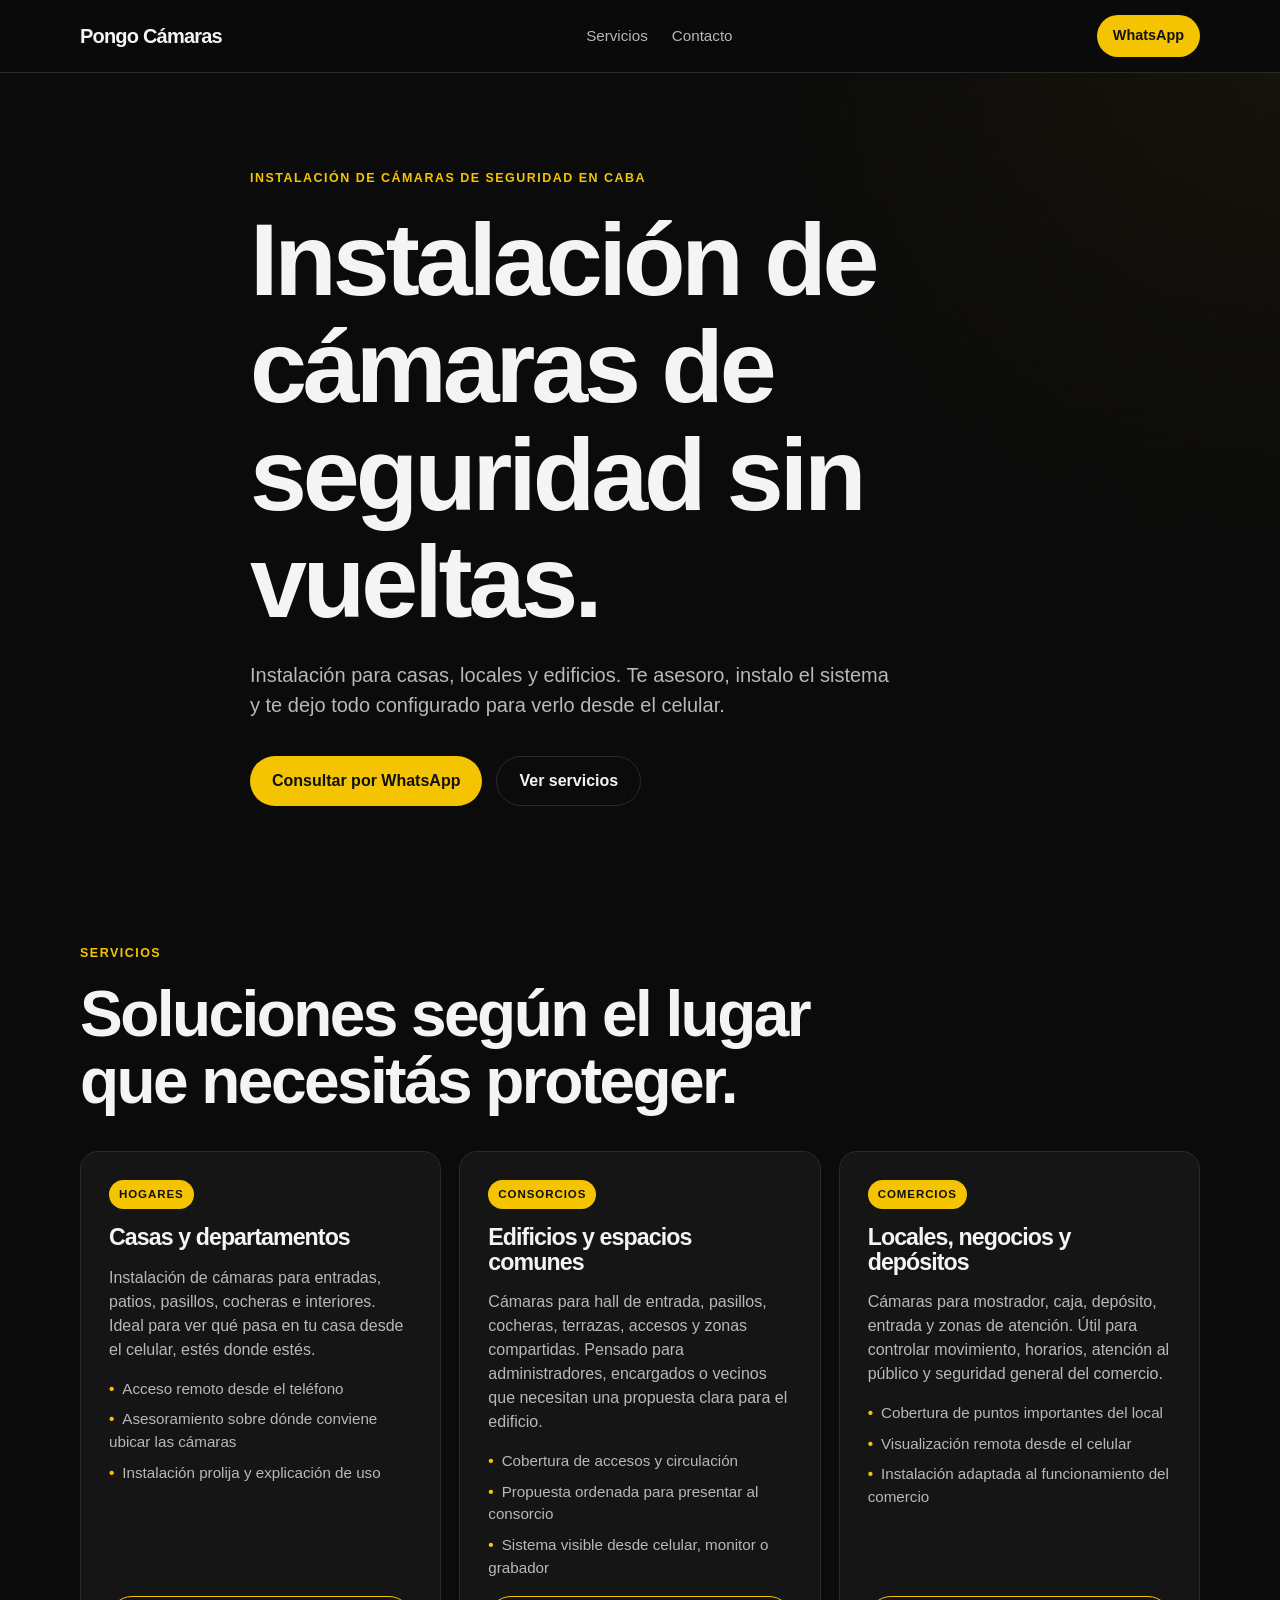
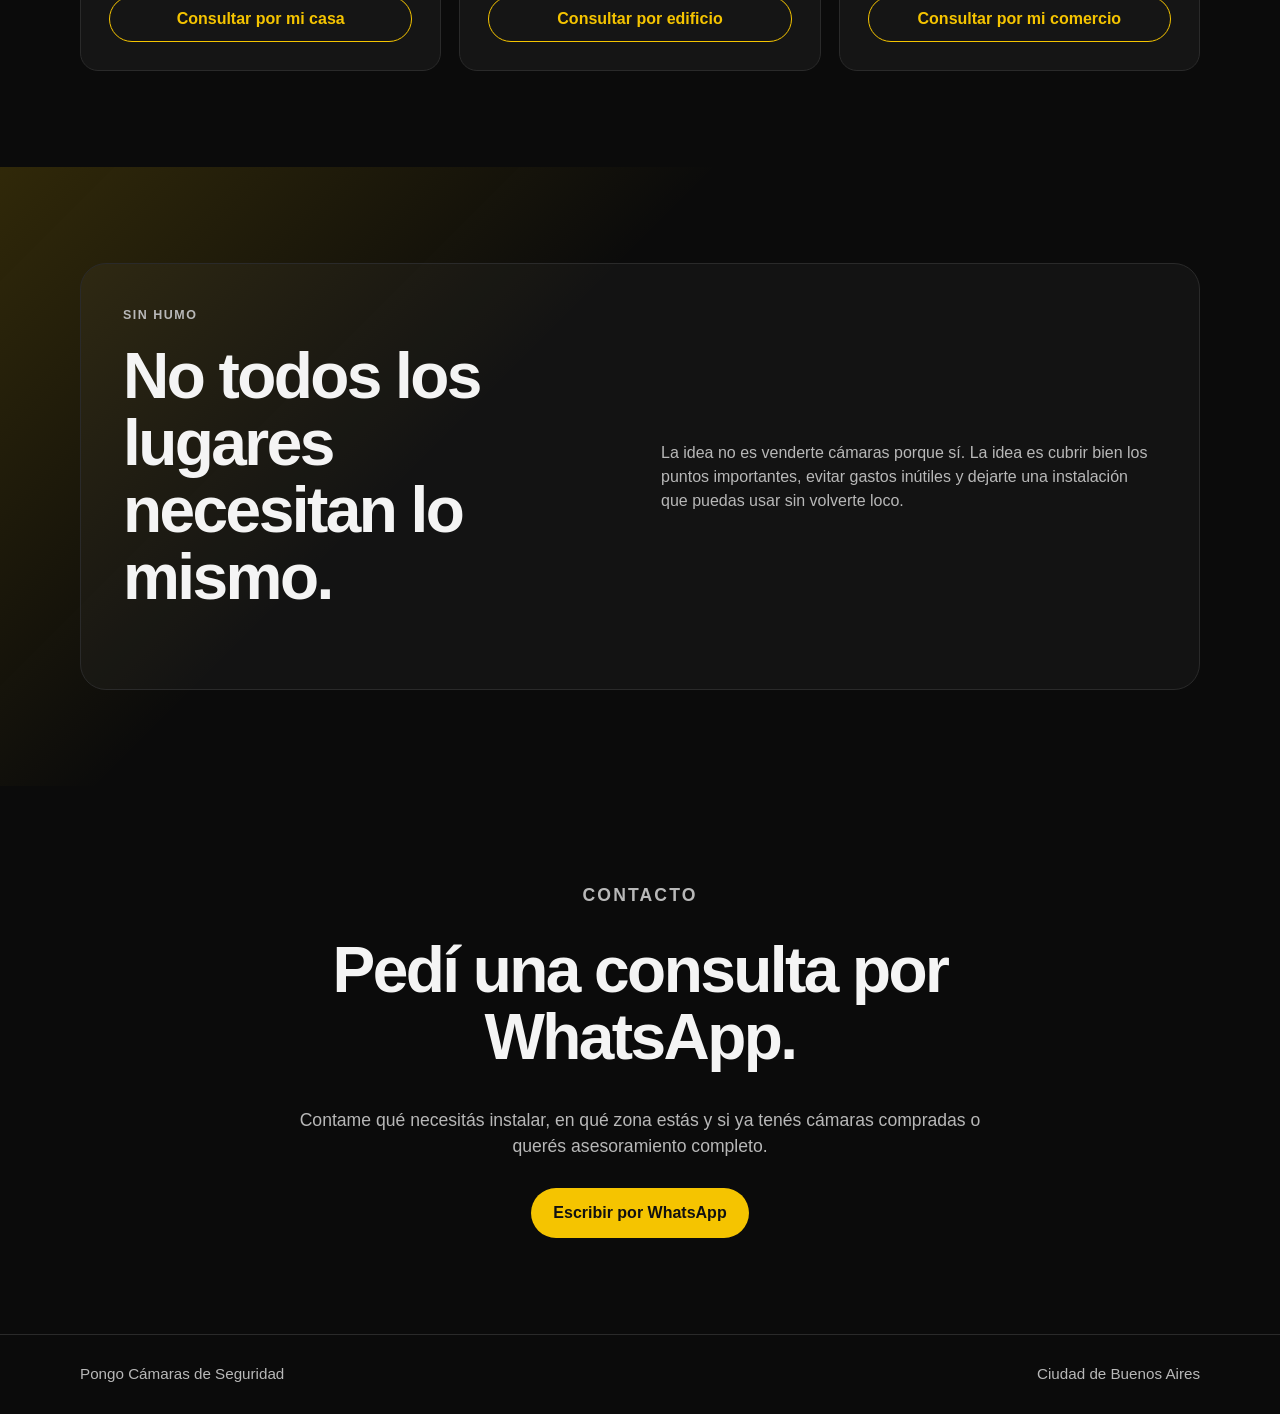
==== pongo-camaras/index.html @ a159c5df "Nueva versión Pongo Cámaras" ====
<!DOCTYPE html>
<html lang="es-AR">
<head>
  <meta charset="UTF-8">
  <meta name="viewport" content="width=device-width, initial-scale=1.0">

  <title>Pongo Cámaras de Seguridad | Instalación en CABA</title>

  <meta name="description" content="Instalación de cámaras de seguridad para casas, locales, comercios y edificios en CABA. Asesoramiento, instalación y configuración para ver desde el celular.">

  <link rel="stylesheet" href="css/styles.css">
</head>

<body>

  <header class="header">
    <div class="contenedor header-contenido">
      <a href="#" class="logo">Pongo Cámaras</a>

<nav class="nav">
  <a href="#servicios">Servicios</a>
  <a href="#contacto">Contacto</a>
</nav>

      <a class="whatsapp-header" href="https://wa.me/5491178203094" target="_blank">
        WhatsApp
      </a>
    </div>
  </header>

  <main>

    <section class="hero">
      <div class="contenedor hero-contenido">
        <p class="mini-titulo">Instalación de cámaras de seguridad en CABA</p>

        <h1>Instalación de cámaras de seguridad sin vueltas.</h1>

        <p class="hero-texto">
          Instalación para casas, locales y edificios. Te asesoro, instalo el sistema
          y te dejo todo configurado para verlo desde el celular.
        </p>

        <div class="hero-botones">
          <a class="boton boton-principal" href="https://wa.me/5491178203094" target="_blank">
            Consultar por WhatsApp
          </a>

<a class="boton boton-secundario" href="#servicios">
  Ver servicios
</a>
        </div>
      </div>
    </section>



    <section id="servicios" class="seccion">
      <div class="contenedor">
        <p class="mini-titulo">Servicios</p>

        <h2>Soluciones según el lugar que necesitás proteger.</h2>

        <div class="tarjetas">
          <article class="tarjeta servicio-cliente">
            <span class="etiqueta-servicio">Hogares</span>

            <h3>Casas y departamentos</h3>

            <p>
              Instalación de cámaras para entradas, patios, pasillos, cocheras e interiores.
              Ideal para ver qué pasa en tu casa desde el celular, estés donde estés.
            </p>

            <ul>
              <li>Acceso remoto desde el teléfono</li>
              <li>Asesoramiento sobre dónde conviene ubicar las cámaras</li>
              <li>Instalación prolija y explicación de uso</li>
            </ul>

            <a class="link-servicio" href="https://wa.me/5491178203094" target="_blank">
              Consultar por mi casa
            </a>
          </article>

          <article class="tarjeta servicio-cliente">
            <span class="etiqueta-servicio">Consorcios</span>

            <h3>Edificios y espacios comunes</h3>

            <p>
              Cámaras para hall de entrada, pasillos, cocheras, terrazas, accesos y zonas
              compartidas. Pensado para administradores, encargados o vecinos que necesitan
              una propuesta clara para el edificio.
            </p>

            <ul>
              <li>Cobertura de accesos y circulación</li>
              <li>Propuesta ordenada para presentar al consorcio</li>
              <li>Sistema visible desde celular, monitor o grabador</li>
            </ul>

            <a class="link-servicio" href="https://wa.me/5491178203094" target="_blank">
              Consultar por edificio
            </a>
          </article>

          <article class="tarjeta servicio-cliente">
            <span class="etiqueta-servicio">Comercios</span>

            <h3>Locales, negocios y depósitos</h3>

            <p>
              Cámaras para mostrador, caja, depósito, entrada y zonas de atención.
              Útil para controlar movimiento, horarios, atención al público y seguridad
              general del comercio.
            </p>

            <ul>
              <li>Cobertura de puntos importantes del local</li>
              <li>Visualización remota desde el celular</li>
              <li>Instalación adaptada al funcionamiento del comercio</li>
            </ul>

            <a class="link-servicio" href="https://wa.me/5491178203094" target="_blank">
              Consultar por mi comercio
            </a>
          </article>
        </div>
      </div>
    </section>

    <section class="seccion bloque-destacado">
      <div class="contenedor destacado">
        <div>
          <p class="mini-titulo">Sin humo</p>

          <h2>No todos los lugares necesitan lo mismo.</h2>
        </div>

        <p>
          La idea no es venderte cámaras porque sí. La idea es cubrir bien los puntos
          importantes, evitar gastos inútiles y dejarte una instalación que puedas usar
          sin volverte loco.
        </p>
      </div>
    </section>

    <section id="contacto" class="seccion contacto">
      <div class="contenedor contacto-contenido">
        <p class="mini-titulo">Contacto</p>

        <h2>Pedí una consulta por WhatsApp.</h2>

        <p>
          Contame qué necesitás instalar, en qué zona estás y si ya tenés cámaras
          compradas o querés asesoramiento completo.
        </p>

        <a class="boton boton-principal" href="https://wa.me/5491178203094" target="_blank">
          Escribir por WhatsApp
        </a>
      </div>
    </section>

  </main>

  <footer class="footer">
    <div class="contenedor footer-contenido">
      <p>Pongo Cámaras de Seguridad</p>
      <p>Ciudad de Buenos Aires</p>
    </div>
  </footer>

</body>
</html>
---- pongo-camaras/css/styles.css ----
:root {
  --negro: #0b0b0b;
  --negro-suave: #151515;
  --blanco: #f4f4f4;
  --gris: #b8b8b8;
  --amarillo: #f5c400;
  --amarillo-oscuro: #d9ad00;
  --borde: #2a2a2a;
}

* {
  box-sizing: border-box;
  margin: 0;
  padding: 0;
}

html {
  scroll-behavior: smooth;
}

body {
  font-family: Arial, Helvetica, sans-serif;
  background: var(--negro);
  color: var(--blanco);
  line-height: 1.5;
}

a {
  color: inherit;
  text-decoration: none;
}

.contenedor {
  width: min(100% - 32px, 1120px);
  margin: 0 auto;
}

/* HEADER */

.header {
  position: sticky;
  top: 0;
  z-index: 10;
  background: rgba(11, 11, 11, 0.9);
  border-bottom: 1px solid var(--borde);
}

.header-contenido {
  min-height: 72px;
  display: flex;
  align-items: center;
  justify-content: space-between;
}

.logo {
  font-size: 1.25rem;
  font-weight: 900;
  letter-spacing: -0.04em;
}

.nav {
  display: flex;
  gap: 24px;
  color: var(--gris);
  font-size: 0.95rem;
}

.nav a:hover {
  color: var(--amarillo);
}

/* HERO */

.hero {
  min-height: calc(100vh - 72px);
  display: flex;
  align-items: center;
  background:
    linear-gradient(rgba(11, 11, 11, 0.75), rgba(11, 11, 11, 0.95)),
    radial-gradient(circle at top right, rgba(245, 196, 0, 0.18), transparent 35%);
}

.hero-contenido {
  max-width: 780px;
  padding: 96px 0;
}

.mini-titulo {
  color: var(--amarillo);
  text-transform: uppercase;
  font-weight: 800;
  letter-spacing: 0.12em;
  font-size: 0.78rem;
  margin-bottom: 18px;
}

h1,
h2,
h3 {
  line-height: 1.05;
  letter-spacing: -0.04em;
}

h1 {
  font-size: clamp(3rem, 8vw, 6.8rem);
  margin-bottom: 24px;
}

h2 {
  font-size: clamp(2rem, 5vw, 4rem);
  max-width: 850px;
  margin-bottom: 36px;
}

h3 {
  font-size: 1.45rem;
  margin-bottom: 12px;
}

.hero-texto {
  max-width: 640px;
  color: var(--gris);
  font-size: 1.25rem;
  margin-bottom: 36px;
}

.hero-botones {
  display: flex;
  flex-wrap: wrap;
  gap: 14px;
}

/* BOTONES */

.boton {
  display: inline-flex;
  align-items: center;
  justify-content: center;
  min-height: 50px;
  padding: 0 22px;
  border-radius: 999px;
  font-weight: 800;
  transition: 0.2s ease;
}

.boton-principal {
  background: var(--amarillo);
  color: #111;
}

.boton-principal:hover {
  background: var(--amarillo-oscuro);
  transform: translateY(-2px);
}

.boton-secundario {
  border: 1px solid var(--borde);
  color: var(--blanco);
}

.boton-secundario:hover {
  border-color: var(--amarillo);
  color: var(--amarillo);
  transform: translateY(-2px);
}

/* SECCIONES */

.seccion {
  padding: 96px 0;
}

.seccion-oscura {
  background: var(--negro-suave);
  border-top: 1px solid var(--borde);
  border-bottom: 1px solid var(--borde);
}

/* TARJETAS */

.tarjetas {
  display: grid;
  grid-template-columns: repeat(3, 1fr);
  gap: 18px;
}

.tarjeta {
  background: var(--negro-suave);
  border: 1px solid var(--borde);
  border-radius: 18px;
  padding: 28px;
}

.tarjeta p,
.paso p,
.destacado p,
.contacto p {
  color: var(--gris);
}

/* PASOS */

.pasos {
  display: grid;
  grid-template-columns: repeat(3, 1fr);
  gap: 18px;
}

.paso {
  border-left: 3px solid var(--amarillo);
  padding: 22px 24px;
  background: #101010;
  border-radius: 0 18px 18px 0;
}

.paso span {
  display: inline-block;
  color: var(--amarillo);
  font-weight: 900;
  margin-bottom: 18px;
}

/* DESTACADO */

.bloque-destacado {
  background:
    linear-gradient(135deg, rgba(245, 196, 0, 0.16), transparent 38%),
    var(--negro);
}

.destacado {
  display: grid;
  grid-template-columns: 1fr 1fr;
  gap: 42px;
  align-items: center;
  border: 1px solid var(--borde);
  border-radius: 26px;
  padding: 42px;
  background: rgba(255, 255, 255, 0.03);
}

/* CONTACTO */

.contacto {
  text-align: center;
}

.contacto-contenido {
  max-width: 720px;
}

.contacto h2 {
  margin-inline: auto;
}

.contacto p {
  font-size: 1.1rem;
  margin-bottom: 28px;
}

/* FOOTER */

.footer {
  border-top: 1px solid var(--borde);
  padding: 28px 0;
  color: var(--gris);
}

.footer-contenido {
  display: flex;
  justify-content: space-between;
  gap: 20px;
  font-size: 0.95rem;
}

/* CELULAR */

@media (max-width: 800px) {
  .contenedor {
    width: min(100% - 24px, 1120px);
  }

  .header {
    position: sticky;
    top: 0;
  }

  .header-contenido {
    min-height: 64px;
  }

  .logo {
    font-size: 1.05rem;
  }

  .nav {
    display: none;
  }

  .hero {
    min-height: auto;
    align-items: flex-start;
    background:
      linear-gradient(rgba(11, 11, 11, 0.78), rgba(11, 11, 11, 0.96)),
      radial-gradient(circle at top right, rgba(245, 196, 0, 0.22), transparent 42%);
  }

  .hero-contenido {
    padding: 76px 0 64px;
  }

  .mini-titulo {
    font-size: 0.68rem;
    letter-spacing: 0.1em;
    margin-bottom: 16px;
  }

  h1 {
    font-size: clamp(2.7rem, 13vw, 4.4rem);
    line-height: 0.98;
    margin-bottom: 22px;
  }

  h2 {
    font-size: clamp(2rem, 10vw, 3.2rem);
    margin-bottom: 28px;
  }

  h3 {
    font-size: 1.25rem;
  }

  .hero-texto {
    font-size: 1.05rem;
    margin-bottom: 28px;
  }

  .hero-botones {
    flex-direction: column;
    gap: 12px;
  }

  .boton {
    width: 100%;
    min-height: 54px;
    font-size: 0.98rem;
  }

  .seccion {
    padding: 64px 0;
  }

  .tarjetas,
  .pasos,
  .destacado {
    grid-template-columns: 1fr;
  }

  .tarjeta,
  .paso {
    padding: 24px;
  }

  .destacado {
    padding: 28px;
    gap: 24px;
  }

  .contacto {
    text-align: left;
  }

  .contacto-contenido {
    max-width: 100%;
  }

  .contacto h2 {
    margin-inline: 0;
  }

  .footer-contenido {
    flex-direction: column;
    gap: 8px;
  }
}
/* AJUSTES MOBILE MEJORADOS */

@media (max-width: 800px) {
  html {
    scroll-padding-top: 82px;
  }

  .header {
    background: rgba(11, 11, 11, 0.96);
  }

  .header-contenido {
    min-height: 58px;
  }

  .hero-contenido {
    padding: 52px 0 54px;
  }

  h1 {
    font-size: clamp(2.45rem, 11vw, 3.7rem);
    line-height: 1;
  }

  h2 {
    font-size: clamp(1.9rem, 8.8vw, 2.8rem);
    line-height: 1.05;
  }

  .hero-texto {
    font-size: 1rem;
    line-height: 1.55;
  }

  .seccion {
    padding: 54px 0;
  }

  .seccion[id] {
    scroll-margin-top: 82px;
  }

  .tarjeta,
  .paso,
  .destacado {
    border-radius: 16px;
  }

  .tarjeta {
    padding: 22px;
  }

  .paso {
    padding: 22px;
  }

  .bloque-destacado {
    padding: 54px 0;
  }

  .destacado {
    padding: 24px;
  }

  .contacto {
    padding-top: 54px;
  }
}
/* SERVICIOS POR TIPO DE CLIENTE */

.servicio-cliente {
  display: flex;
  flex-direction: column;
  gap: 16px;
}

.etiqueta-servicio {
  display: inline-flex;
  width: fit-content;
  color: #111;
  background: var(--amarillo);
  font-size: 0.72rem;
  font-weight: 900;
  text-transform: uppercase;
  letter-spacing: 0.08em;
  padding: 6px 10px;
  border-radius: 999px;
}

.servicio-cliente h3 {
  margin-bottom: 0;
}

.servicio-cliente ul {
  list-style: none;
  display: grid;
  gap: 8px;
  color: var(--gris);
  font-size: 0.95rem;
}

.servicio-cliente li::before {
  content: "•";
  color: var(--amarillo);
  font-weight: 900;
  margin-right: 8px;
}

.link-servicio {
  margin-top: auto;
  display: inline-flex;
  justify-content: center;
  align-items: center;
  min-height: 46px;
  border: 1px solid var(--amarillo);
  color: var(--amarillo);
  border-radius: 999px;
  font-weight: 900;
  padding: 0 16px;
  transition: 0.2s ease;
  text-align: center;
}

.link-servicio:hover {
  background: var(--amarillo);
  color: #111;
}

/* BOTÓN WHATSAPP HEADER */

.whatsapp-header {
  background: var(--amarillo);
  color: #111;
  font-weight: 900;
  padding: 10px 16px;
  border-radius: 999px;
  font-size: 0.9rem;
  transition: 0.2s ease;
  white-space: nowrap;
}

.whatsapp-header:hover {
  background: var(--amarillo-oscuro);
  transform: translateY(-1px);
}

/* AJUSTE CELULAR SERVICIOS */

@media (max-width: 800px) {
  .tarjetas {
    grid-template-columns: 1fr;
  }

  .servicio-cliente {
    gap: 14px;
  }

  .servicio-cliente ul {
    font-size: 0.92rem;
  }

  .link-servicio {
    width: 100%;
    min-height: 50px;
  }

  .whatsapp-header {
    padding: 9px 13px;
    font-size: 0.82rem;
  }
}
/* AJUSTE DE ANCLAS Y SERVICIOS */

html {
  scroll-padding-top: 90px;
}

#servicios {
  scroll-margin-top: 90px;
  padding-top: 42px;
}

@media (max-width: 800px) {
  html {
    scroll-padding-top: 72px;
  }

  #servicios {
    scroll-margin-top: 72px;
    padding-top: 28px;
  }

  #servicios h2 {
    margin-bottom: 26px;
  }

  #servicios .tarjetas {
    gap: 18px;
  }
}
/* ENCUADRE CORRECTO AL TOCAR BOTONES DEL MENÚ */

#proceso,
#servicios,
#contacto {
  scroll-margin-top: 110px;
}

@media (max-width: 800px) {
  #proceso,
  #servicios,
  #contacto {
    scroll-margin-top: 78px;
  }
}
/* ENCUADRE FINAL SIN SECCIÓN CÓMO TRABAJO */

#servicios,
#contacto {
  scroll-margin-top: 74px;
}

@media (max-width: 800px) {
  #servicios,
  #contacto {
    scroll-margin-top: 58px;
  }

  #servicios {
    padding-top: 34px;
  }

  #contacto {
    padding-top: 44px;
  }
}
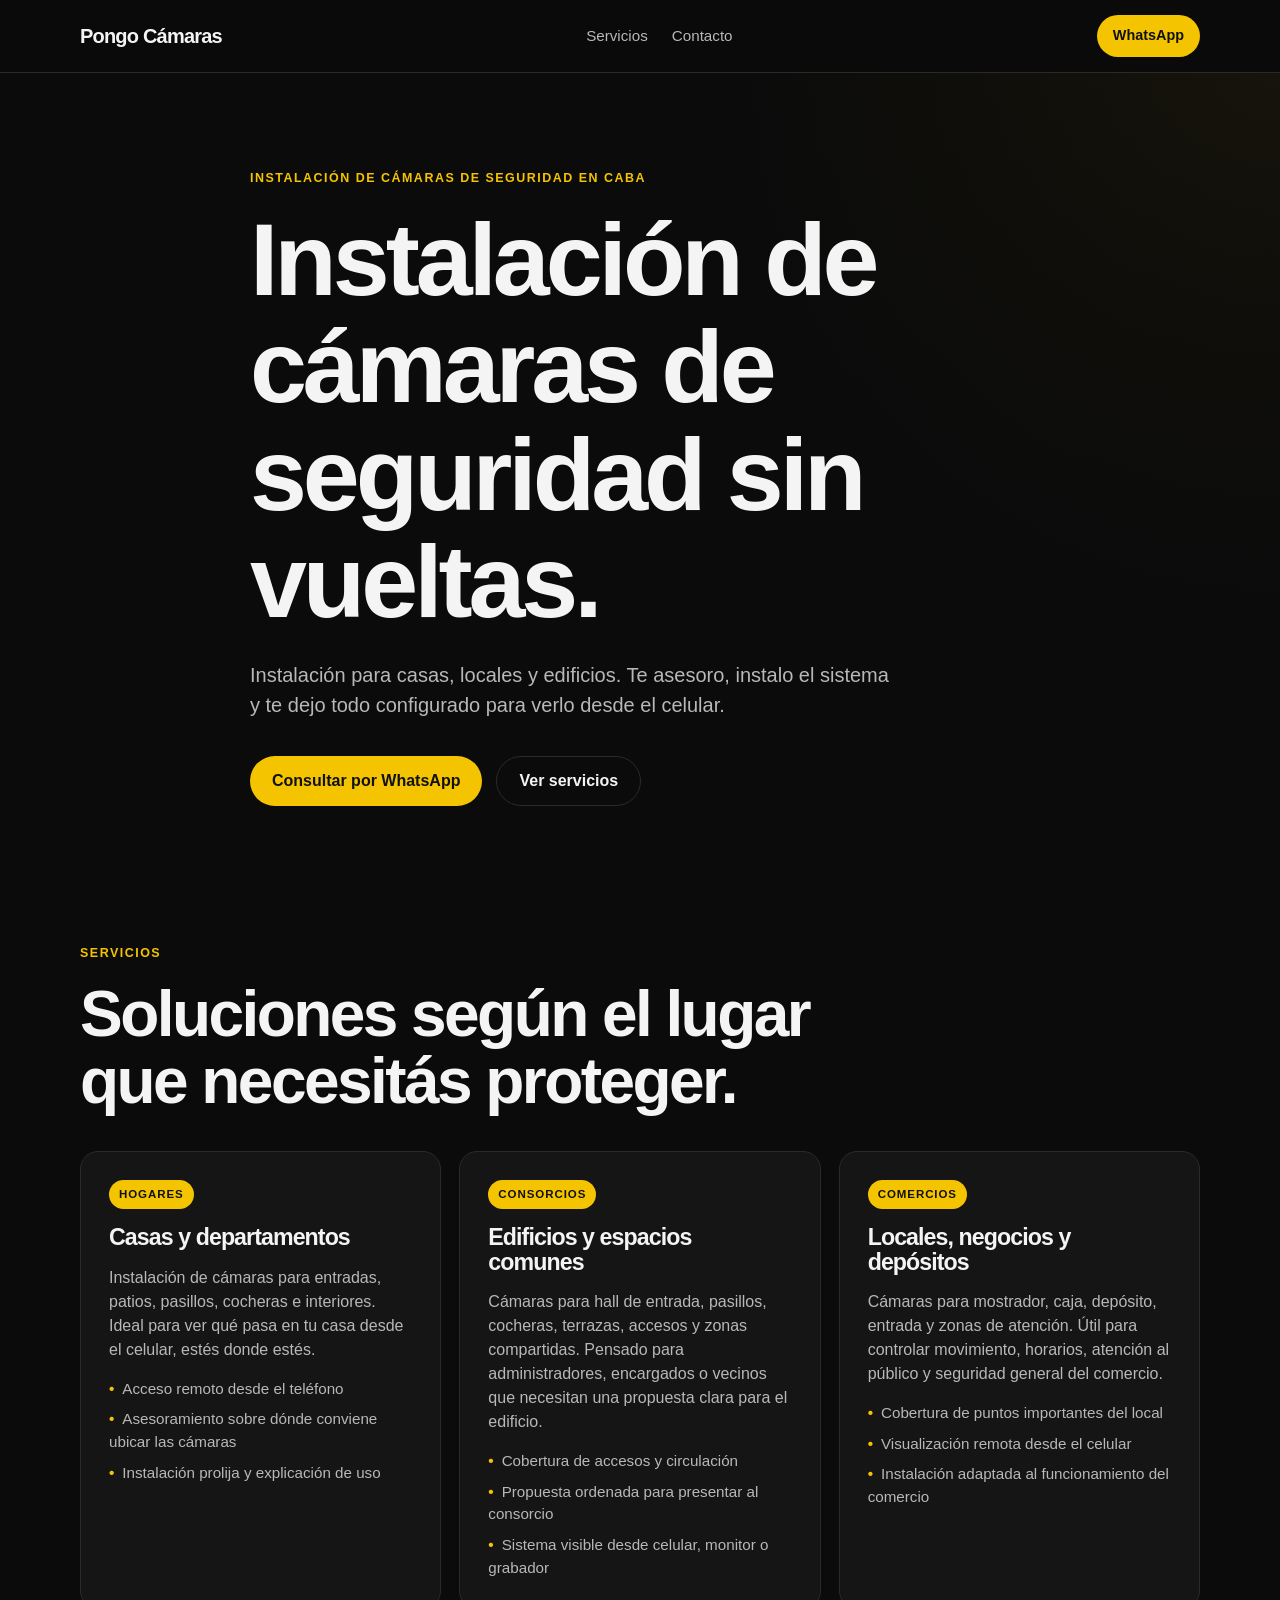
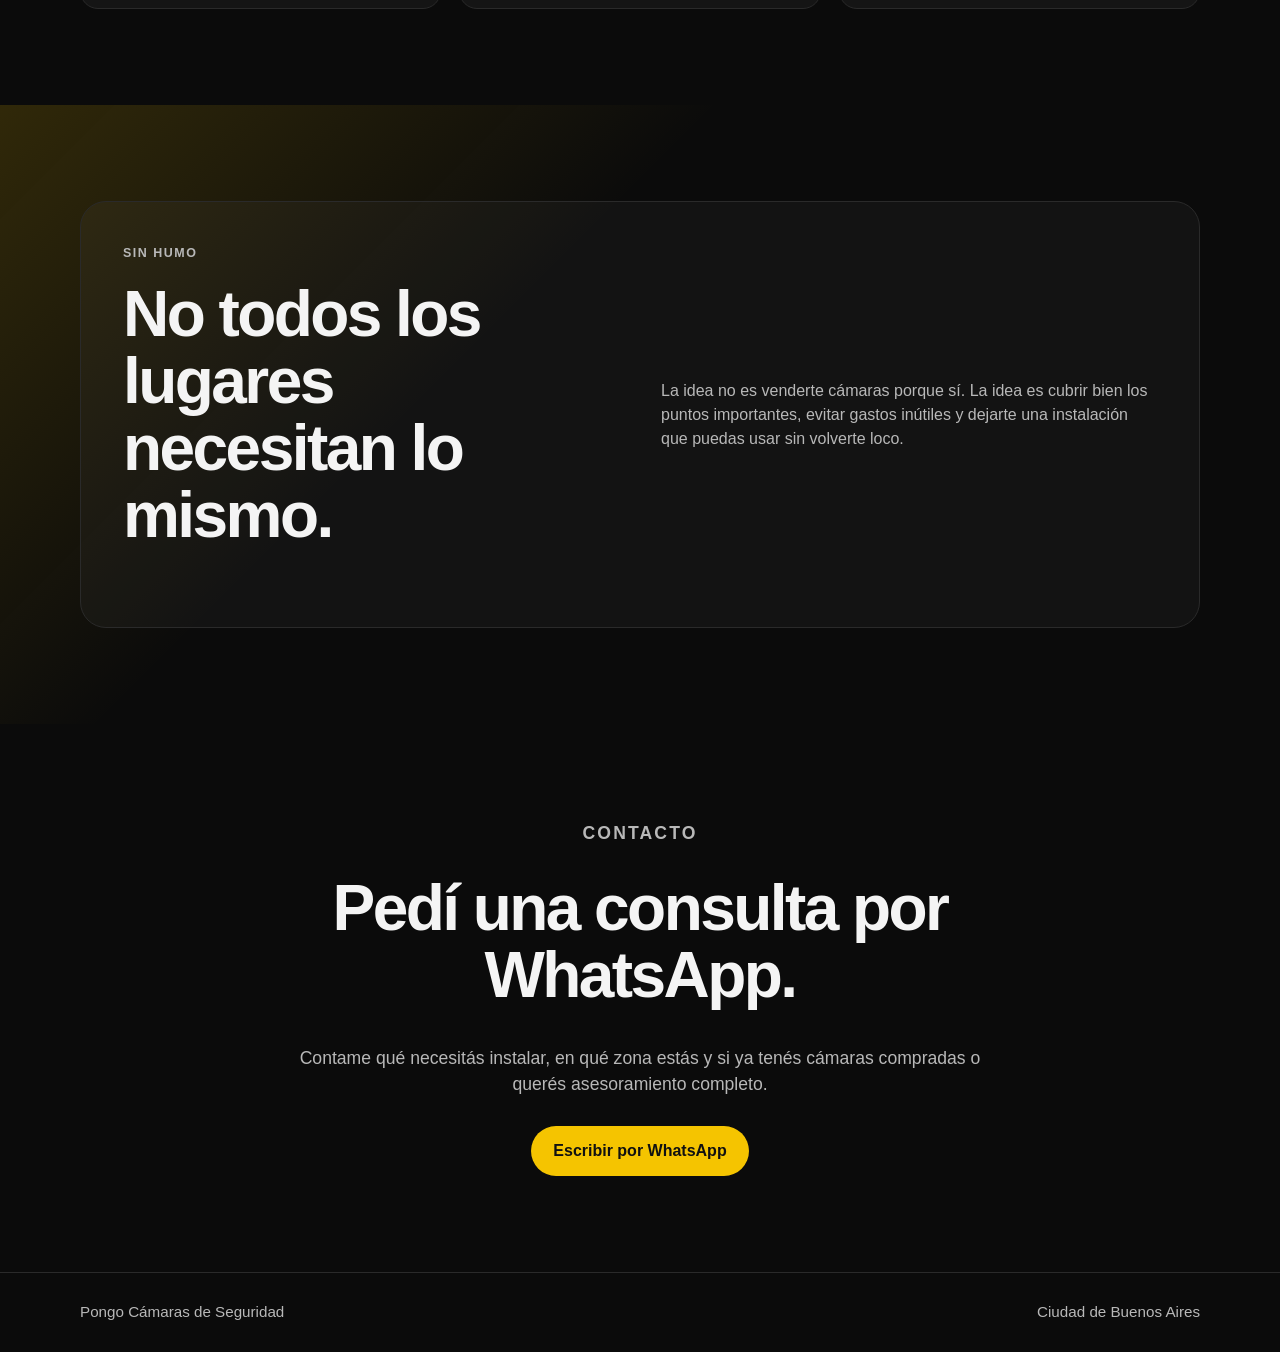
==== commit fa4f3318: "version 2 pongo cam,aras" ====
--- a/pongo-camaras/index.html
+++ b/pongo-camaras/index.html
@@ -78,9 +78,7 @@
               <li>Instalación prolija y explicación de uso</li>
             </ul>
 
-            <a class="link-servicio" href="https://wa.me/5491178203094" target="_blank">
-              Consultar por mi casa
-            </a>
+
           </article>
 
           <article class="tarjeta servicio-cliente">
@@ -100,9 +98,7 @@
               <li>Sistema visible desde celular, monitor o grabador</li>
             </ul>
 
-            <a class="link-servicio" href="https://wa.me/5491178203094" target="_blank">
-              Consultar por edificio
-            </a>
+
           </article>
 
           <article class="tarjeta servicio-cliente">
@@ -122,9 +118,7 @@
               <li>Instalación adaptada al funcionamiento del comercio</li>
             </ul>
 
-            <a class="link-servicio" href="https://wa.me/5491178203094" target="_blank">
-              Consultar por mi comercio
-            </a>
+
           </article>
         </div>
       </div>
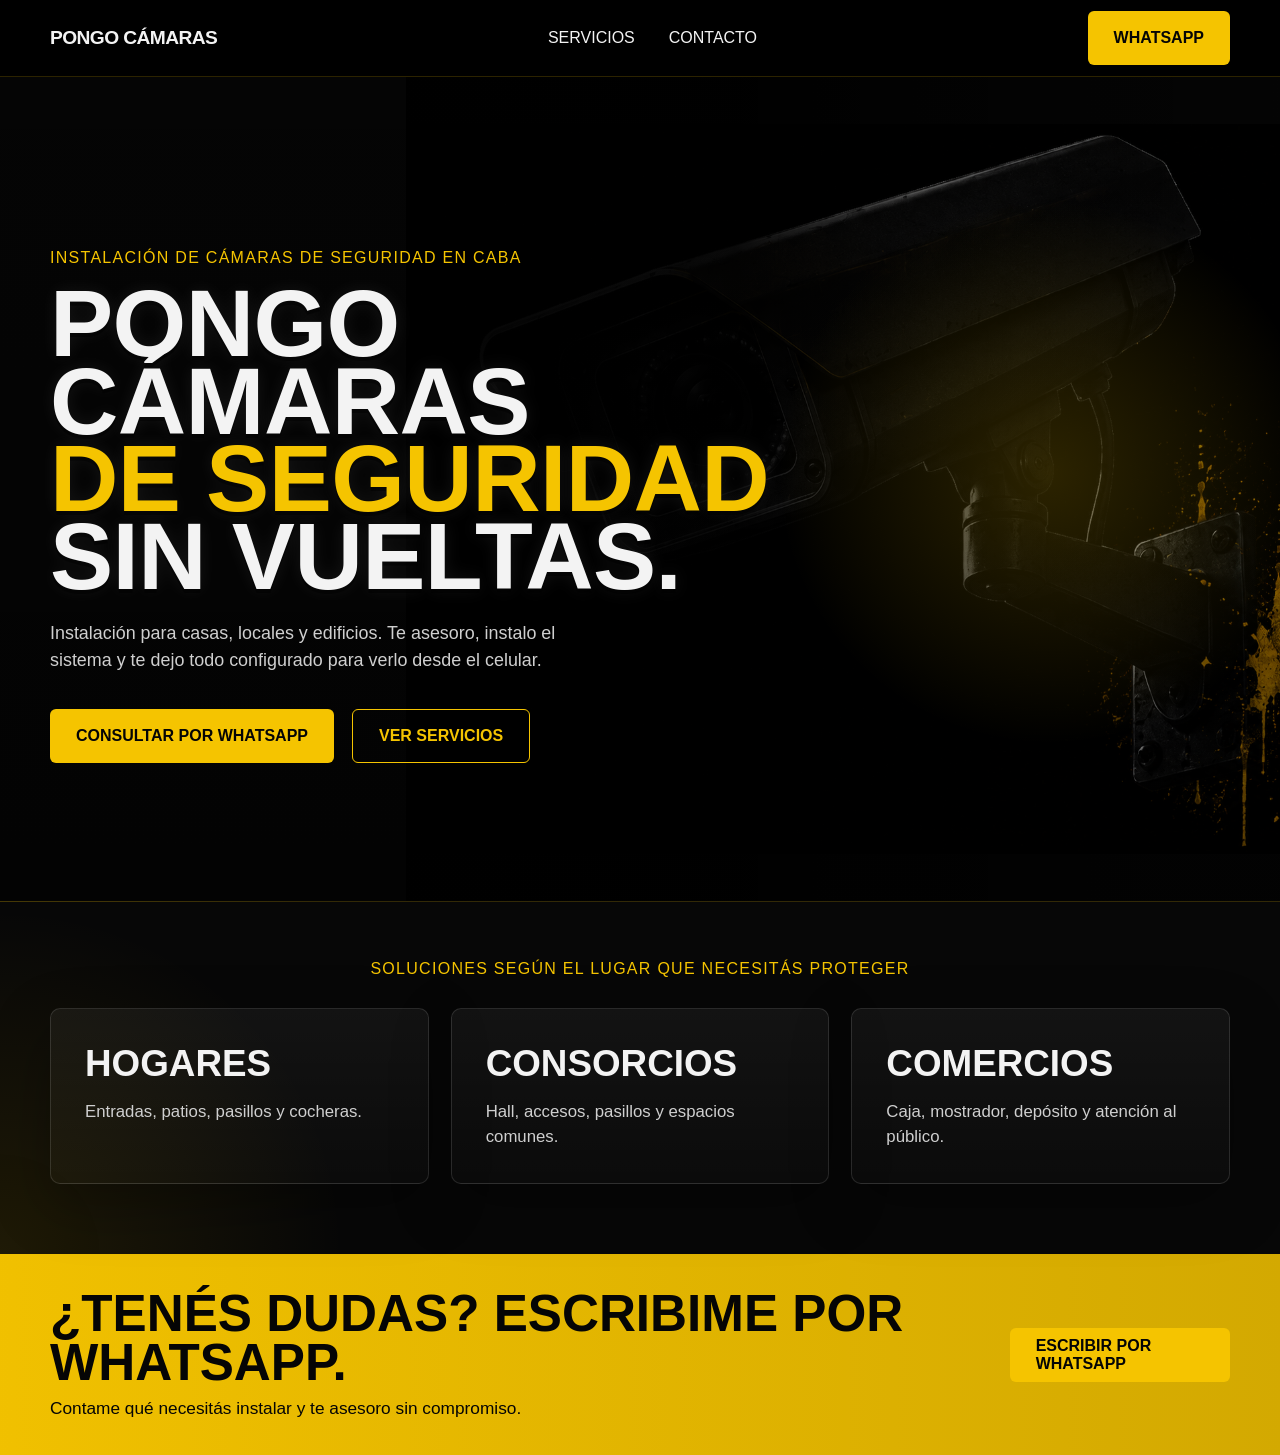
==== commit 9950276a: "4" ====
--- a/pongo-camaras/index.html
+++ b/pongo-camaras/index.html
@@ -1,12 +1,15 @@
 <!DOCTYPE html>
-<html lang="es-AR">
+<html lang="es">
 <head>
   <meta charset="UTF-8">
   <meta name="viewport" content="width=device-width, initial-scale=1.0">
 
-  <title>Pongo Cámaras de Seguridad | Instalación en CABA</title>
+  <title>Pongo Cámaras | Instalación de cámaras de seguridad</title>
 
-  <meta name="description" content="Instalación de cámaras de seguridad para casas, locales, comercios y edificios en CABA. Asesoramiento, instalación y configuración para ver desde el celular.">
+  <meta
+    name="description"
+    content="Instalación de cámaras de seguridad para hogares, comercios y consorcios en CABA."
+  >
 
   <link rel="stylesheet" href="css/styles.css">
 </head>
@@ -15,156 +18,154 @@
 
   <header class="header">
     <div class="contenedor header-contenido">
-      <a href="#" class="logo">Pongo Cámaras</a>
 
-<nav class="nav">
-  <a href="#servicios">Servicios</a>
-  <a href="#contacto">Contacto</a>
-</nav>
+      <a href="#" class="logo">
+        PONGO CÁMARAS
+      </a>
 
-      <a class="whatsapp-header" href="https://wa.me/5491178203094" target="_blank">
+      <nav class="nav">
+        <a href="#servicios">Servicios</a>
+        <a href="#contacto">Contacto</a>
+      </nav>
+
+      <a
+        class="boton-whatsapp-header"
+        href="https://wa.me/5491178203094"
+        target="_blank"
+      >
         WhatsApp
       </a>
+
     </div>
   </header>
 
   <main>
 
     <section class="hero">
-      <div class="contenedor hero-contenido">
-        <p class="mini-titulo">Instalación de cámaras de seguridad en CABA</p>
 
-        <h1>Instalación de cámaras de seguridad sin vueltas.</h1>
+      <div class="hero-overlay"></div>
 
-        <p class="hero-texto">
-          Instalación para casas, locales y edificios. Te asesoro, instalo el sistema
-          y te dejo todo configurado para verlo desde el celular.
+      <div class="contenedor hero-grid">
+
+        <div class="hero-texto">
+
+          <p class="mini-titulo">
+            INSTALACIÓN DE CÁMARAS DE SEGURIDAD EN CABA
+          </p>
+
+<h1>
+  <span class="linea blanca">PONGO CÁMARAS</span>
+  <span class="linea amarilla">DE SEGURIDAD</span>
+  <span class="linea blanca">SIN VUELTAS.</span>
+</h1>
+
+          <p class="descripcion">
+            Instalación para casas, locales y edificios.
+            Te asesoro, instalo el sistema y te dejo todo configurado
+            para verlo desde el celular.
+          </p>
+
+          <div class="hero-botones">
+
+            <a
+              class="boton-principal"
+              href="https://wa.me/5491178203094"
+              target="_blank"
+            >
+              CONSULTAR POR WHATSAPP
+            </a>
+
+            <a
+              class="boton-secundario"
+              href="#servicios"
+            >
+              VER SERVICIOS
+            </a>
+
+          </div>
+
+        </div>
+
+      </div>
+
+    </section>
+
+    <section id="servicios" class="servicios">
+
+      <div class="contenedor">
+
+        <p class="servicios-mini">
+          SOLUCIONES SEGÚN EL LUGAR QUE NECESITÁS PROTEGER
         </p>
 
-        <div class="hero-botones">
-          <a class="boton boton-principal" href="https://wa.me/5491178203094" target="_blank">
-            Consultar por WhatsApp
-          </a>
+        <div class="tarjetas">
 
-<a class="boton boton-secundario" href="#servicios">
-  Ver servicios
-</a>
-        </div>
-      </div>
-    </section>
+          <article class="tarjeta">
 
-
-
-    <section id="servicios" class="seccion">
-      <div class="contenedor">
-        <p class="mini-titulo">Servicios</p>
-
-        <h2>Soluciones según el lugar que necesitás proteger.</h2>
-
-        <div class="tarjetas">
-          <article class="tarjeta servicio-cliente">
-            <span class="etiqueta-servicio">Hogares</span>
-
-            <h3>Casas y departamentos</h3>
+            <h3>HOGARES</h3>
 
             <p>
-              Instalación de cámaras para entradas, patios, pasillos, cocheras e interiores.
-              Ideal para ver qué pasa en tu casa desde el celular, estés donde estés.
+              Entradas, patios, pasillos y cocheras.
             </p>
-
-            <ul>
-              <li>Acceso remoto desde el teléfono</li>
-              <li>Asesoramiento sobre dónde conviene ubicar las cámaras</li>
-              <li>Instalación prolija y explicación de uso</li>
-            </ul>
-
 
           </article>
 
-          <article class="tarjeta servicio-cliente">
-            <span class="etiqueta-servicio">Consorcios</span>
+          <article class="tarjeta">
 
-            <h3>Edificios y espacios comunes</h3>
+            <h3>CONSORCIOS</h3>
 
             <p>
-              Cámaras para hall de entrada, pasillos, cocheras, terrazas, accesos y zonas
-              compartidas. Pensado para administradores, encargados o vecinos que necesitan
-              una propuesta clara para el edificio.
+              Hall, accesos, pasillos y espacios comunes.
             </p>
-
-            <ul>
-              <li>Cobertura de accesos y circulación</li>
-              <li>Propuesta ordenada para presentar al consorcio</li>
-              <li>Sistema visible desde celular, monitor o grabador</li>
-            </ul>
-
 
           </article>
 
-          <article class="tarjeta servicio-cliente">
-            <span class="etiqueta-servicio">Comercios</span>
+          <article class="tarjeta">
 
-            <h3>Locales, negocios y depósitos</h3>
+            <h3>COMERCIOS</h3>
 
             <p>
-              Cámaras para mostrador, caja, depósito, entrada y zonas de atención.
-              Útil para controlar movimiento, horarios, atención al público y seguridad
-              general del comercio.
+              Caja, mostrador, depósito y atención al público.
             </p>
 
-            <ul>
-              <li>Cobertura de puntos importantes del local</li>
-              <li>Visualización remota desde el celular</li>
-              <li>Instalación adaptada al funcionamiento del comercio</li>
-            </ul>
+          </article>
 
+        </div>
 
-          </article>
-        </div>
       </div>
+
     </section>
 
-    <section class="seccion bloque-destacado">
-      <div class="contenedor destacado">
+    <section id="contacto" class="contacto">
+
+      <div class="contenedor contacto-contenido">
+
         <div>
-          <p class="mini-titulo">Sin humo</p>
 
-          <h2>No todos los lugares necesitan lo mismo.</h2>
+          <h2>
+            ¿TENÉS DUDAS?
+            ESCRIBIME POR WHATSAPP.
+          </h2>
+
+          <p>
+            Contame qué necesitás instalar y te asesoro sin compromiso.
+          </p>
+
         </div>
 
-        <p>
-          La idea no es venderte cámaras porque sí. La idea es cubrir bien los puntos
-          importantes, evitar gastos inútiles y dejarte una instalación que puedas usar
-          sin volverte loco.
-        </p>
+        <a
+          class="boton-contacto"
+          href="https://wa.me/5491178203094"
+          target="_blank"
+        >
+          ESCRIBIR POR WHATSAPP
+        </a>
+
       </div>
-    </section>
 
-    <section id="contacto" class="seccion contacto">
-      <div class="contenedor contacto-contenido">
-        <p class="mini-titulo">Contacto</p>
-
-        <h2>Pedí una consulta por WhatsApp.</h2>
-
-        <p>
-          Contame qué necesitás instalar, en qué zona estás y si ya tenés cámaras
-          compradas o querés asesoramiento completo.
-        </p>
-
-        <a class="boton boton-principal" href="https://wa.me/5491178203094" target="_blank">
-          Escribir por WhatsApp
-        </a>
-      </div>
     </section>
 
   </main>
 
-  <footer class="footer">
-    <div class="contenedor footer-contenido">
-      <p>Pongo Cámaras de Seguridad</p>
-      <p>Ciudad de Buenos Aires</p>
-    </div>
-  </footer>
-
 </body>
 </html>
--- a/pongo-camaras/css/styles.css
+++ b/pongo-camaras/css/styles.css
@@ -1,28 +1,40 @@
 :root {
-  --negro: #0b0b0b;
-  --negro-suave: #151515;
-  --blanco: #f4f4f4;
-  --gris: #b8b8b8;
+  --negro: #050505;
+  --negro-suave: #0d0d0d;
+
+  --blanco: #f3f3f3;
+  --gris: #cfcfcf;
+
   --amarillo: #f5c400;
-  --amarillo-oscuro: #d9ad00;
-  --borde: #2a2a2a;
+  --amarillo-oscuro: #c89f00;
+
+  --linea: rgba(245, 196, 0, 0.18);
+
+  --contenedor: 1180px;
 }
 
 * {
-  box-sizing: border-box;
   margin: 0;
   padding: 0;
+  box-sizing: border-box;
 }
 
 html {
   scroll-behavior: smooth;
+  scroll-padding-top: 90px;
 }
 
 body {
-  font-family: Arial, Helvetica, sans-serif;
+  font-family:
+    Impact,
+    Haettenschweiler,
+    "Arial Narrow Bold",
+    sans-serif;
+
   background: var(--negro);
   color: var(--blanco);
-  line-height: 1.5;
+
+  overflow-x: hidden;
 }
 
 a {
@@ -30,9 +42,14 @@
   text-decoration: none;
 }
 
+img {
+  display: block;
+  max-width: 100%;
+}
+
 .contenedor {
-  width: min(100% - 32px, 1120px);
-  margin: 0 auto;
+  width: min(100% - 32px, var(--contenedor));
+  margin-inline: auto;
 }
 
 /* HEADER */
@@ -40,582 +57,392 @@
 .header {
   position: sticky;
   top: 0;
-  z-index: 10;
-  background: rgba(11, 11, 11, 0.9);
-  border-bottom: 1px solid var(--borde);
+  z-index: 50;
+
+  background: rgba(0,0,0,0.92);
+
+  border-bottom: 1px solid var(--linea);
+
+  backdrop-filter: blur(8px);
 }
 
 .header-contenido {
-  min-height: 72px;
+  min-height: 76px;
+
   display: flex;
   align-items: center;
   justify-content: space-between;
+
+  gap: 24px;
 }
 
 .logo {
-  font-size: 1.25rem;
+  font-size: 1.2rem;
   font-weight: 900;
-  letter-spacing: -0.04em;
+
+  letter-spacing: -0.03em;
 }
 
 .nav {
   display: flex;
-  gap: 24px;
-  color: var(--gris);
-  font-size: 0.95rem;
+  gap: 34px;
+
+  text-transform: uppercase;
+}
+
+.nav a {
+  transition: 0.2s ease;
 }
 
 .nav a:hover {
   color: var(--amarillo);
 }
 
+/* BOTONES */
+
+.boton-whatsapp-header,
+.boton-principal,
+.boton-secundario,
+.boton-contacto {
+  display: inline-flex;
+  align-items: center;
+  justify-content: center;
+
+  min-height: 54px;
+
+  padding-inline: 26px;
+
+  border-radius: 6px;
+
+  font-weight: 900;
+
+  text-transform: uppercase;
+
+  transition: 0.18s ease;
+}
+
+.boton-whatsapp-header,
+.boton-principal,
+.boton-contacto {
+  background: var(--amarillo);
+
+  color: #050505;
+}
+
+.boton-whatsapp-header:hover,
+.boton-principal:hover,
+.boton-contacto:hover {
+  background: var(--amarillo-oscuro);
+
+  transform: translateY(-2px);
+}
+
+.boton-secundario {
+  border: 1px solid var(--amarillo);
+
+  color: var(--amarillo);
+}
+
+.boton-secundario:hover {
+  background: var(--amarillo);
+
+  color: #050505;
+}
+
 /* HERO */
 
+/* HERO */
+
 .hero {
-  min-height: calc(100vh - 72px);
+  position: relative;
+  min-height: calc(100vh - 76px);
   display: flex;
   align-items: center;
+  overflow: hidden;
+
   background:
-    linear-gradient(rgba(11, 11, 11, 0.75), rgba(11, 11, 11, 0.95)),
-    radial-gradient(circle at top right, rgba(245, 196, 0, 0.18), transparent 35%);
-}
-
-.hero-contenido {
-  max-width: 780px;
-  padding: 96px 0;
+    linear-gradient(
+      90deg,
+      rgba(0,0,0,0.98) 0%,
+      rgba(0,0,0,0.94) 34%,
+      rgba(0,0,0,0.56) 54%,
+      rgba(0,0,0,0.08) 100%
+    ),
+    url("../img/camara-bg.png");
+
+background-size: 76%;
+background-position: 132% center;
+  background-repeat: no-repeat;
+}
+
+.hero::after {
+  content: "";
+  position: absolute;
+  inset: 0;
+  background:
+    radial-gradient(circle at 82% 48%, rgba(245,196,0,0.18), transparent 24%),
+    linear-gradient(180deg, rgba(0,0,0,0.08), rgba(0,0,0,0.42));
+  pointer-events: none;
+}
+
+.hero-grid {
+  position: relative;
+  z-index: 2;
+  width: min(100% - 32px, 1180px);
+  margin-inline: auto;
+}
+
+.hero-texto {
+  max-width: 720px;
+  padding-top: 34px;
 }
 
 .mini-titulo {
   color: var(--amarillo);
   text-transform: uppercase;
-  font-weight: 800;
-  letter-spacing: 0.12em;
-  font-size: 0.78rem;
+  letter-spacing: 0.08em;
   margin-bottom: 18px;
 }
 
-h1,
-h2,
-h3 {
-  line-height: 1.05;
-  letter-spacing: -0.04em;
-}
-
 h1 {
-  font-size: clamp(3rem, 8vw, 6.8rem);
+  max-width: 780px;
   margin-bottom: 24px;
-}
-
-h2 {
-  font-size: clamp(2rem, 5vw, 4rem);
-  max-width: 850px;
-  margin-bottom: 36px;
-}
-
-h3 {
-  font-size: 1.45rem;
-  margin-bottom: 12px;
-}
-
-.hero-texto {
-  max-width: 640px;
+
+  font-family: Impact, Haettenschweiler, "Arial Narrow Bold", sans-serif;
+  text-transform: uppercase;
+
+letter-spacing: -0.025em;
+  line-height: 0.82;
+
+  text-shadow:
+    0 4px 0 rgba(0,0,0,0.45),
+    0 0 18px rgba(255,255,255,0.08);
+}
+
+h1 .linea {
+  display: block;
+  font-size: clamp(4.4rem, 7.4vw, 7.2rem);
+}
+
+h1 .blanca {
+  color: var(--blanco);
+}
+
+h1 .amarilla {
+  color: var(--amarillo);
+}
+
+.descripcion {
+  max-width: 520px;
+  font-family: Arial, Helvetica, sans-serif;
   color: var(--gris);
-  font-size: 1.25rem;
-  margin-bottom: 36px;
+  font-size: 1.12rem;
+  line-height: 1.55;
+  margin-bottom: 34px;
 }
 
 .hero-botones {
   display: flex;
   flex-wrap: wrap;
-  gap: 14px;
-}
-
-/* BOTONES */
-
-.boton {
-  display: inline-flex;
-  align-items: center;
-  justify-content: center;
-  min-height: 50px;
-  padding: 0 22px;
-  border-radius: 999px;
-  font-weight: 800;
-  transition: 0.2s ease;
-}
-
-.boton-principal {
-  background: var(--amarillo);
-  color: #111;
-}
-
-.boton-principal:hover {
-  background: var(--amarillo-oscuro);
-  transform: translateY(-2px);
-}
-
-.boton-secundario {
-  border: 1px solid var(--borde);
-  color: var(--blanco);
-}
-
-.boton-secundario:hover {
-  border-color: var(--amarillo);
+  gap: 18px;
+}
+
+/* SERVICIOS */
+
+.servicios {
+  padding: 58px 0 70px;
+
+  background:
+    radial-gradient(
+      circle at bottom left,
+      rgba(245,196,0,0.1),
+      transparent 26%
+    ),
+    #070707;
+
+  border-top: 1px solid var(--linea);
+}
+
+.servicios-mini {
+  text-align: center;
+
   color: var(--amarillo);
-  transform: translateY(-2px);
-}
-
-/* SECCIONES */
-
-.seccion {
-  padding: 96px 0;
-}
-
-.seccion-oscura {
-  background: var(--negro-suave);
-  border-top: 1px solid var(--borde);
-  border-bottom: 1px solid var(--borde);
-}
-
-/* TARJETAS */
+
+  text-transform: uppercase;
+
+  letter-spacing: 0.08em;
+
+  margin-bottom: 30px;
+}
 
 .tarjetas {
   display: grid;
   grid-template-columns: repeat(3, 1fr);
-  gap: 18px;
+
+  gap: 22px;
 }
 
 .tarjeta {
-  background: var(--negro-suave);
-  border: 1px solid var(--borde);
-  border-radius: 18px;
-  padding: 28px;
-}
-
-.tarjeta p,
-.paso p,
-.destacado p,
+  padding: 34px;
+
+  border-radius: 10px;
+
+  border: 1px solid rgba(255,255,255,0.12);
+
+  background:
+    linear-gradient(
+      180deg,
+      rgba(255,255,255,0.05),
+      rgba(255,255,255,0.02)
+    );
+
+  box-shadow:
+    0 20px 60px rgba(0,0,0,0.32);
+}
+
+.tarjeta h3 {
+  font-size: 2.3rem;
+
+  margin-bottom: 14px;
+}
+
+.tarjeta p {
+  font-family: Arial, Helvetica, sans-serif;
+
+  color: var(--gris);
+
+  line-height: 1.5;
+
+  font-size: 1.05rem;
+}
+
+/* CONTACTO */
+
+.contacto {
+  padding: 36px 0;
+
+  background:
+    linear-gradient(
+      90deg,
+      rgba(245,196,0,0.98),
+      rgba(245,196,0,0.86)
+    );
+
+  color: #050505;
+}
+
+.contacto-contenido {
+  display: flex;
+  align-items: center;
+  justify-content: space-between;
+
+  gap: 28px;
+}
+
+.contacto h2 {
+  font-size: clamp(2rem, 4vw, 3.2rem);
+
+  line-height: 0.95;
+
+  margin-bottom: 10px;
+}
+
 .contacto p {
-  color: var(--gris);
-}
-
-/* PASOS */
-
-.pasos {
-  display: grid;
-  grid-template-columns: repeat(3, 1fr);
-  gap: 18px;
-}
-
-.paso {
-  border-left: 3px solid var(--amarillo);
-  padding: 22px 24px;
-  background: #101010;
-  border-radius: 0 18px 18px 0;
-}
-
-.paso span {
-  display: inline-block;
-  color: var(--amarillo);
-  font-weight: 900;
-  margin-bottom: 18px;
-}
-
-/* DESTACADO */
-
-.bloque-destacado {
-  background:
-    linear-gradient(135deg, rgba(245, 196, 0, 0.16), transparent 38%),
-    var(--negro);
-}
-
-.destacado {
-  display: grid;
-  grid-template-columns: 1fr 1fr;
-  gap: 42px;
-  align-items: center;
-  border: 1px solid var(--borde);
-  border-radius: 26px;
-  padding: 42px;
-  background: rgba(255, 255, 255, 0.03);
-}
-
-/* CONTACTO */
-
-.contacto {
-  text-align: center;
-}
-
-.contacto-contenido {
-  max-width: 720px;
-}
-
-.contacto h2 {
-  margin-inline: auto;
-}
-
-.contacto p {
-  font-size: 1.1rem;
-  margin-bottom: 28px;
-}
-
-/* FOOTER */
-
-.footer {
-  border-top: 1px solid var(--borde);
-  padding: 28px 0;
-  color: var(--gris);
-}
-
-.footer-contenido {
-  display: flex;
-  justify-content: space-between;
-  gap: 20px;
-  font-size: 0.95rem;
-}
-
-/* CELULAR */
-
-@media (max-width: 800px) {
-  .contenedor {
-    width: min(100% - 24px, 1120px);
-  }
-
-  .header {
-    position: sticky;
-    top: 0;
-  }
+  font-family: Arial, Helvetica, sans-serif;
+
+  font-size: 1.08rem;
+}
+
+/* MOBILE */
+
+@media (max-width: 850px) {
 
   .header-contenido {
     min-height: 64px;
   }
 
-  .logo {
-    font-size: 1.05rem;
-  }
-
   .nav {
     display: none;
   }
 
+  .logo {
+    font-size: 1rem;
+  }
+
+  .boton-whatsapp-header {
+    min-height: 46px;
+
+    padding-inline: 16px;
+
+    font-size: 0.86rem;
+  }
+
   .hero {
     min-height: auto;
-    align-items: flex-start;
-    background:
-      linear-gradient(rgba(11, 11, 11, 0.78), rgba(11, 11, 11, 0.96)),
-      radial-gradient(circle at top right, rgba(245, 196, 0, 0.22), transparent 42%);
-  }
-
-  .hero-contenido {
-    padding: 76px 0 64px;
-  }
-
-  .mini-titulo {
-    font-size: 0.68rem;
-    letter-spacing: 0.1em;
-    margin-bottom: 16px;
+
+    background-position: 72% center;
+  }
+
+  .hero-grid {
+    padding: 82px 0 70px;
   }
 
   h1 {
-    font-size: clamp(2.7rem, 13vw, 4.4rem);
-    line-height: 0.98;
-    margin-bottom: 22px;
-  }
-
-  h2 {
-    font-size: clamp(2rem, 10vw, 3.2rem);
-    margin-bottom: 28px;
-  }
-
-  h3 {
-    font-size: 1.25rem;
-  }
-
-  .hero-texto {
-    font-size: 1.05rem;
-    margin-bottom: 28px;
+    font-size: clamp(3rem, 13vw, 4.8rem);
+
+    line-height: 0.9;
+  }
+
+  .descripcion {
+    font-size: 1rem;
+
+    line-height: 1.55;
   }
 
   .hero-botones {
     flex-direction: column;
-    gap: 12px;
-  }
-
-  .boton {
+  }
+
+  .boton-principal,
+  .boton-secundario,
+  .boton-contacto {
     width: 100%;
-    min-height: 54px;
-    font-size: 0.98rem;
-  }
-
-  .seccion {
-    padding: 64px 0;
-  }
-
-  .tarjetas,
-  .pasos,
-  .destacado {
-    grid-template-columns: 1fr;
-  }
-
-  .tarjeta,
-  .paso {
-    padding: 24px;
-  }
-
-  .destacado {
-    padding: 28px;
-    gap: 24px;
-  }
-
-  .contacto {
+  }
+
+  .servicios {
+    padding: 44px 0 54px;
+  }
+
+  .servicios-mini {
     text-align: left;
-  }
-
-  .contacto-contenido {
-    max-width: 100%;
-  }
-
-  .contacto h2 {
-    margin-inline: 0;
-  }
-
-  .footer-contenido {
-    flex-direction: column;
-    gap: 8px;
-  }
-}
-/* AJUSTES MOBILE MEJORADOS */
-
-@media (max-width: 800px) {
-  html {
-    scroll-padding-top: 82px;
-  }
-
-  .header {
-    background: rgba(11, 11, 11, 0.96);
-  }
-
-  .header-contenido {
-    min-height: 58px;
-  }
-
-  .hero-contenido {
-    padding: 52px 0 54px;
-  }
-
-  h1 {
-    font-size: clamp(2.45rem, 11vw, 3.7rem);
-    line-height: 1;
-  }
-
-  h2 {
-    font-size: clamp(1.9rem, 8.8vw, 2.8rem);
-    line-height: 1.05;
-  }
-
-  .hero-texto {
-    font-size: 1rem;
-    line-height: 1.55;
-  }
-
-  .seccion {
-    padding: 54px 0;
-  }
-
-  .seccion[id] {
-    scroll-margin-top: 82px;
-  }
-
-  .tarjeta,
-  .paso,
-  .destacado {
-    border-radius: 16px;
-  }
-
-  .tarjeta {
-    padding: 22px;
-  }
-
-  .paso {
-    padding: 22px;
-  }
-
-  .bloque-destacado {
-    padding: 54px 0;
-  }
-
-  .destacado {
-    padding: 24px;
-  }
-
-  .contacto {
-    padding-top: 54px;
-  }
-}
-/* SERVICIOS POR TIPO DE CLIENTE */
-
-.servicio-cliente {
-  display: flex;
-  flex-direction: column;
-  gap: 16px;
-}
-
-.etiqueta-servicio {
-  display: inline-flex;
-  width: fit-content;
-  color: #111;
-  background: var(--amarillo);
-  font-size: 0.72rem;
-  font-weight: 900;
-  text-transform: uppercase;
-  letter-spacing: 0.08em;
-  padding: 6px 10px;
-  border-radius: 999px;
-}
-
-.servicio-cliente h3 {
-  margin-bottom: 0;
-}
-
-.servicio-cliente ul {
-  list-style: none;
-  display: grid;
-  gap: 8px;
-  color: var(--gris);
-  font-size: 0.95rem;
-}
-
-.servicio-cliente li::before {
-  content: "•";
-  color: var(--amarillo);
-  font-weight: 900;
-  margin-right: 8px;
-}
-
-.link-servicio {
-  margin-top: auto;
-  display: inline-flex;
-  justify-content: center;
-  align-items: center;
-  min-height: 46px;
-  border: 1px solid var(--amarillo);
-  color: var(--amarillo);
-  border-radius: 999px;
-  font-weight: 900;
-  padding: 0 16px;
-  transition: 0.2s ease;
-  text-align: center;
-}
-
-.link-servicio:hover {
-  background: var(--amarillo);
-  color: #111;
-}
-
-/* BOTÓN WHATSAPP HEADER */
-
-.whatsapp-header {
-  background: var(--amarillo);
-  color: #111;
-  font-weight: 900;
-  padding: 10px 16px;
-  border-radius: 999px;
-  font-size: 0.9rem;
-  transition: 0.2s ease;
-  white-space: nowrap;
-}
-
-.whatsapp-header:hover {
-  background: var(--amarillo-oscuro);
-  transform: translateY(-1px);
-}
-
-/* AJUSTE CELULAR SERVICIOS */
-
-@media (max-width: 800px) {
+
+    font-size: 0.82rem;
+  }
+
   .tarjetas {
     grid-template-columns: 1fr;
-  }
-
-  .servicio-cliente {
-    gap: 14px;
-  }
-
-  .servicio-cliente ul {
-    font-size: 0.92rem;
-  }
-
-  .link-servicio {
-    width: 100%;
-    min-height: 50px;
-  }
-
-  .whatsapp-header {
-    padding: 9px 13px;
-    font-size: 0.82rem;
-  }
-}
-/* AJUSTE DE ANCLAS Y SERVICIOS */
-
-html {
-  scroll-padding-top: 90px;
-}
-
-#servicios {
-  scroll-margin-top: 90px;
-  padding-top: 42px;
-}
-
-@media (max-width: 800px) {
-  html {
-    scroll-padding-top: 72px;
-  }
-
-  #servicios {
-    scroll-margin-top: 72px;
-    padding-top: 28px;
-  }
-
-  #servicios h2 {
-    margin-bottom: 26px;
-  }
-
-  #servicios .tarjetas {
-    gap: 18px;
-  }
-}
-/* ENCUADRE CORRECTO AL TOCAR BOTONES DEL MENÚ */
-
-#proceso,
-#servicios,
-#contacto {
-  scroll-margin-top: 110px;
-}
-
-@media (max-width: 800px) {
-  #proceso,
-  #servicios,
-  #contacto {
-    scroll-margin-top: 78px;
-  }
-}
-/* ENCUADRE FINAL SIN SECCIÓN CÓMO TRABAJO */
-
-#servicios,
-#contacto {
-  scroll-margin-top: 74px;
-}
-
-@media (max-width: 800px) {
-  #servicios,
-  #contacto {
-    scroll-margin-top: 58px;
-  }
-
-  #servicios {
-    padding-top: 34px;
-  }
-
-  #contacto {
-    padding-top: 44px;
+
+    gap: 16px;
+  }
+
+  .tarjeta {
+    padding: 24px;
+  }
+
+  .tarjeta h3 {
+    font-size: 2rem;
+  }
+
+  .contacto {
+    padding: 34px 0;
+  }
+
+  .contacto-contenido {
+    flex-direction: column;
+    align-items: stretch;
+  }
+
+  .contacto h2 {
+    font-size: 2.2rem;
   }
 }
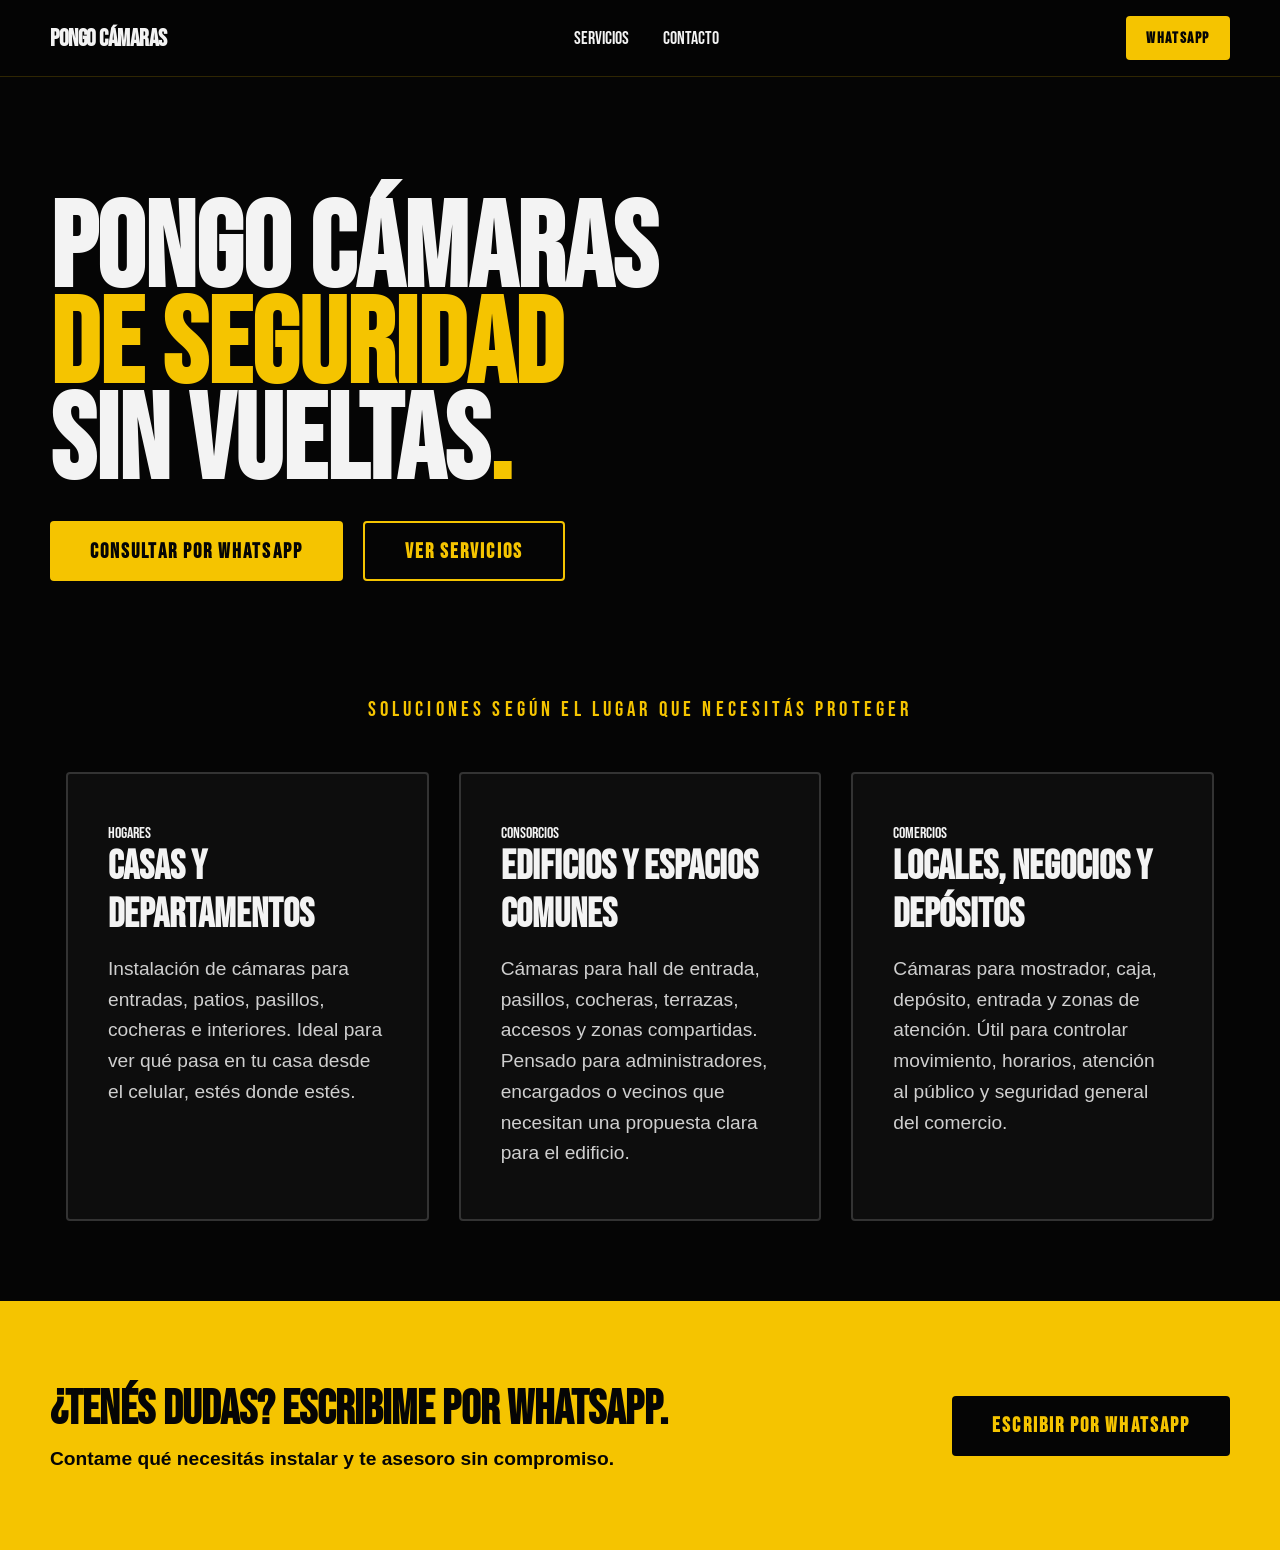
==== commit d4685d46: "caaca" ====
--- a/pongo-camaras/index.html
+++ b/pongo-camaras/index.html
@@ -3,168 +3,81 @@
 <head>
   <meta charset="UTF-8">
   <meta name="viewport" content="width=device-width, initial-scale=1.0">
-
   <title>Pongo Cámaras | Instalación de cámaras de seguridad</title>
-
-  <meta
-    name="description"
-    content="Instalación de cámaras de seguridad para hogares, comercios y consorcios en CABA."
-  >
-
+  <link href="https://fonts.googleapis.com/css2?family=Bebas+Neue&display=swap" rel="stylesheet">
   <link rel="stylesheet" href="css/styles.css">
 </head>
-
 <body>
 
   <header class="header">
     <div class="contenedor header-contenido">
-
-      <a href="#" class="logo">
-        PONGO CÁMARAS
-      </a>
-
+      <a href="#" class="logo">PONGO CÁMARAS</a>
       <nav class="nav">
         <a href="#servicios">Servicios</a>
         <a href="#contacto">Contacto</a>
       </nav>
-
-      <a
-        class="boton-whatsapp-header"
-        href="https://wa.me/5491178203094"
-        target="_blank"
-      >
-        WhatsApp
-      </a>
-
+      <a class="boton-whatsapp-header" href="https://wa.me/5491178203094" target="_blank">WHATSAPP</a>
     </div>
   </header>
 
   <main>
-
     <section class="hero">
-
-      <div class="hero-overlay"></div>
-
       <div class="contenedor hero-grid">
-
-        <div class="hero-texto">
-
-          <p class="mini-titulo">
-            INSTALACIÓN DE CÁMARAS DE SEGURIDAD EN CABA
-          </p>
-
-<h1>
-  <span class="linea blanca">PONGO CÁMARAS</span>
-  <span class="linea amarilla">DE SEGURIDAD</span>
-  <span class="linea blanca">SIN VUELTAS.</span>
-</h1>
-
-          <p class="descripcion">
-            Instalación para casas, locales y edificios.
-            Te asesoro, instalo el sistema y te dejo todo configurado
-            para verlo desde el celular.
-          </p>
-
-          <div class="hero-botones">
-
-            <a
-              class="boton-principal"
-              href="https://wa.me/5491178203094"
-              target="_blank"
-            >
-              CONSULTAR POR WHATSAPP
-            </a>
-
-            <a
-              class="boton-secundario"
-              href="#servicios"
-            >
-              VER SERVICIOS
-            </a>
-
-          </div>
-
+        <h1>
+          <span class="linea" style="color: var(--blanco);">PONGO CÁMARAS</span>
+          <span class="linea" style="color: var(--amarillo);">DE SEGURIDAD</span>
+          <span class="linea" style="color: var(--blanco);">SIN VUELTAS<span class="punto-amarillo">.</span></span>
+        </h1>
+        <div class="hero-botones">
+          <a class="boton-principal" href="https://wa.me/5491178203094" target="_blank">CONSULTAR POR WHATSAPP</a>
+          <a class="boton-secundario" href="#servicios">VER SERVICIOS</a>
         </div>
-
       </div>
-
     </section>
 
     <section id="servicios" class="servicios">
+      <div class="contenedor">
+        <p class="servicios-mini">SOLUCIONES SEGÚN EL LUGAR QUE NECESITÁS PROTEGER</p>
+        <div class="tarjetas">
+  <article class="tarjeta">
+    <span class="tarjeta-etiqueta">HOGARES</span>
+    <h3>Casas y departamentos</h3>
+    <p>
+      Instalación de cámaras para entradas, patios, pasillos, cocheras e interiores.
+      Ideal para ver qué pasa en tu casa desde el celular, estés donde estés.
+    </p>
+  </article>
 
-      <div class="contenedor">
+  <article class="tarjeta">
+    <span class="tarjeta-etiqueta">CONSORCIOS</span>
+    <h3>Edificios y espacios comunes</h3>
+    <p>
+      Cámaras para hall de entrada, pasillos, cocheras, terrazas, accesos y zonas compartidas.
+      Pensado para administradores, encargados o vecinos que necesitan una propuesta clara para el edificio.
+    </p>
+  </article>
 
-        <p class="servicios-mini">
-          SOLUCIONES SEGÚN EL LUGAR QUE NECESITÁS PROTEGER
-        </p>
-
-        <div class="tarjetas">
-
-          <article class="tarjeta">
-
-            <h3>HOGARES</h3>
-
-            <p>
-              Entradas, patios, pasillos y cocheras.
-            </p>
-
-          </article>
-
-          <article class="tarjeta">
-
-            <h3>CONSORCIOS</h3>
-
-            <p>
-              Hall, accesos, pasillos y espacios comunes.
-            </p>
-
-          </article>
-
-          <article class="tarjeta">
-
-            <h3>COMERCIOS</h3>
-
-            <p>
-              Caja, mostrador, depósito y atención al público.
-            </p>
-
-          </article>
-
-        </div>
-
+  <article class="tarjeta">
+    <span class="tarjeta-etiqueta">COMERCIOS</span>
+    <h3>Locales, negocios y depósitos</h3>
+    <p>
+      Cámaras para mostrador, caja, depósito, entrada y zonas de atención.
+      Útil para controlar movimiento, horarios, atención al público y seguridad general del comercio.
+    </p>
+  </article>
+</div>
       </div>
-
     </section>
 
     <section id="contacto" class="contacto">
-
       <div class="contenedor contacto-contenido">
-
-        <div>
-
-          <h2>
-            ¿TENÉS DUDAS?
-            ESCRIBIME POR WHATSAPP.
-          </h2>
-
-          <p>
-            Contame qué necesitás instalar y te asesoro sin compromiso.
-          </p>
-
+        <div class="contacto-texto-bloque">
+          <h2>¿TENÉS DUDAS? ESCRIBIME POR WHATSAPP.</h2>
+          <p>Contame qué necesitás instalar y te asesoro sin compromiso.</p>
         </div>
-
-        <a
-          class="boton-contacto"
-          href="https://wa.me/5491178203094"
-          target="_blank"
-        >
-          ESCRIBIR POR WHATSAPP
-        </a>
-
+        <a class="boton-contacto" href="https://wa.me/5491178203094" target="_blank">ESCRIBIR POR WHATSAPP</a>
       </div>
-
     </section>
-
   </main>
 
 </body>
--- a/pongo-camaras/css/styles.css
+++ b/pongo-camaras/css/styles.css
@@ -1,448 +1,74 @@
 :root {
   --negro: #050505;
   --negro-suave: #0d0d0d;
-
   --blanco: #f3f3f3;
   --gris: #cfcfcf;
-
   --amarillo: #f5c400;
   --amarillo-oscuro: #c89f00;
-
   --linea: rgba(245, 196, 0, 0.18);
-
   --contenedor: 1180px;
 }
 
-* {
-  margin: 0;
-  padding: 0;
-  box-sizing: border-box;
-}
-
-html {
-  scroll-behavior: smooth;
-  scroll-padding-top: 90px;
-}
+* { margin: 0; padding: 0; box-sizing: border-box; }
+html { scroll-behavior: smooth; scroll-padding-top: 120px; }
 
 body {
-  font-family:
-    Impact,
-    Haettenschweiler,
-    "Arial Narrow Bold",
-    sans-serif;
-
+  font-family: 'Bebas Neue', Impact, sans-serif;
   background: var(--negro);
   color: var(--blanco);
-
   overflow-x: hidden;
 }
 
-a {
-  color: inherit;
-  text-decoration: none;
-}
-
-img {
-  display: block;
-  max-width: 100%;
-}
-
-.contenedor {
-  width: min(100% - 32px, var(--contenedor));
-  margin-inline: auto;
-}
+a { color: inherit; text-decoration: none; }
+img { display: block; max-width: 100%; }
+.contenedor { width: min(100% - 32px, var(--contenedor)); margin-inline: auto; }
 
 /* HEADER */
+.header { position: sticky; top: 0; z-index: 50; background: rgba(5, 5, 5, 0.95); border-bottom: 1px solid var(--linea); backdrop-filter: blur(8px); }
+.header-contenido { min-height: 76px; display: flex; align-items: center; justify-content: space-between; gap: 24px; }
+.logo { font-size: 1.5rem; font-weight: 900; letter-spacing: -0.02em; }
+.nav { display: flex; gap: 34px; text-transform: uppercase; font-size: 1.1rem; }
+.nav a:hover { color: var(--amarillo); }
 
-.header {
-  position: sticky;
-  top: 0;
-  z-index: 50;
+/* BOTONES - ESTILO LLAMATIVO */
+.boton-whatsapp-header, .boton-principal, .boton-secundario, .boton-contacto {
+  display: inline-flex; align-items: center; justify-content: center; gap: 12px;
+  min-height: 60px; padding-inline: 40px; border-radius: 4px; font-weight: 900;
+  font-size: 1.3rem; text-transform: uppercase; letter-spacing: 0.1em;
+  transition: 0.2s ease; cursor: pointer; border: none;
+}
+.boton-whatsapp-header { min-height: 44px; padding-inline: 20px; font-size: 1rem; background: var(--amarillo); color: #050505; }
+.boton-principal { background: var(--amarillo); color: #050505; }
+.boton-secundario { border: 2px solid var(--amarillo); background: transparent; color: var(--amarillo); }
+.boton-contacto { background: #050505; color: var(--amarillo); }
 
-  background: rgba(0,0,0,0.92);
+/* HERO - COMPACTO Y GRANDE */
+.hero { min-height: 70vh; display: flex; align-items: center; padding: 50px 0; background-color: var(--negro); }
+.hero-grid { width: min(100% - 32px, var(--contenedor)); margin-inline: auto; }
+h1 { margin-bottom: 30px; line-height: 0.8; }
+h1 .linea { display: block; font-size: 7.5rem; }
+.punto-amarillo { color: var(--amarillo); }
+.hero-botones { display: flex; gap: 20px; }
 
-  border-bottom: 1px solid var(--linea);
-
-  backdrop-filter: blur(8px);
-}
-
-.header-contenido {
-  min-height: 76px;
-
-  display: flex;
-  align-items: center;
-  justify-content: space-between;
-
-  gap: 24px;
-}
-
-.logo {
-  font-size: 1.2rem;
-  font-weight: 900;
-
-  letter-spacing: -0.03em;
-}
-
-.nav {
-  display: flex;
-  gap: 34px;
-
-  text-transform: uppercase;
-}
-
-.nav a {
-  transition: 0.2s ease;
-}
-
-.nav a:hover {
-  color: var(--amarillo);
-}
-
-/* BOTONES */
-
-.boton-whatsapp-header,
-.boton-principal,
-.boton-secundario,
-.boton-contacto {
-  display: inline-flex;
-  align-items: center;
-  justify-content: center;
-
-  min-height: 54px;
-
-  padding-inline: 26px;
-
-  border-radius: 6px;
-
-  font-weight: 900;
-
-  text-transform: uppercase;
-
-  transition: 0.18s ease;
-}
-
-.boton-whatsapp-header,
-.boton-principal,
-.boton-contacto {
-  background: var(--amarillo);
-
-  color: #050505;
-}
-
-.boton-whatsapp-header:hover,
-.boton-principal:hover,
-.boton-contacto:hover {
-  background: var(--amarillo-oscuro);
-
-  transform: translateY(-2px);
-}
-
-.boton-secundario {
-  border: 1px solid var(--amarillo);
-
-  color: var(--amarillo);
-}
-
-.boton-secundario:hover {
-  background: var(--amarillo);
-
-  color: #050505;
-}
-
-/* HERO */
-
-/* HERO */
-
-.hero {
-  position: relative;
-  min-height: calc(100vh - 76px);
-  display: flex;
-  align-items: center;
-  overflow: hidden;
-
-  background:
-    linear-gradient(
-      90deg,
-      rgba(0,0,0,0.98) 0%,
-      rgba(0,0,0,0.94) 34%,
-      rgba(0,0,0,0.56) 54%,
-      rgba(0,0,0,0.08) 100%
-    ),
-    url("../img/camara-bg.png");
-
-background-size: 76%;
-background-position: 132% center;
-  background-repeat: no-repeat;
-}
-
-.hero::after {
-  content: "";
-  position: absolute;
-  inset: 0;
-  background:
-    radial-gradient(circle at 82% 48%, rgba(245,196,0,0.18), transparent 24%),
-    linear-gradient(180deg, rgba(0,0,0,0.08), rgba(0,0,0,0.42));
-  pointer-events: none;
-}
-
-.hero-grid {
-  position: relative;
-  z-index: 2;
-  width: min(100% - 32px, 1180px);
-  margin-inline: auto;
-}
-
-.hero-texto {
-  max-width: 720px;
-  padding-top: 34px;
-}
-
-.mini-titulo {
-  color: var(--amarillo);
-  text-transform: uppercase;
-  letter-spacing: 0.08em;
-  margin-bottom: 18px;
-}
-
-h1 {
-  max-width: 780px;
-  margin-bottom: 24px;
-
-  font-family: Impact, Haettenschweiler, "Arial Narrow Bold", sans-serif;
-  text-transform: uppercase;
-
-letter-spacing: -0.025em;
-  line-height: 0.82;
-
-  text-shadow:
-    0 4px 0 rgba(0,0,0,0.45),
-    0 0 18px rgba(255,255,255,0.08);
-}
-
-h1 .linea {
-  display: block;
-  font-size: clamp(4.4rem, 7.4vw, 7.2rem);
-}
-
-h1 .blanca {
-  color: var(--blanco);
-}
-
-h1 .amarilla {
-  color: var(--amarillo);
-}
-
-.descripcion {
-  max-width: 520px;
-  font-family: Arial, Helvetica, sans-serif;
-  color: var(--gris);
-  font-size: 1.12rem;
-  line-height: 1.55;
-  margin-bottom: 34px;
-}
-
-.hero-botones {
-  display: flex;
-  flex-wrap: wrap;
-  gap: 18px;
-}
-
-/* SERVICIOS */
-
-.servicios {
-  padding: 58px 0 70px;
-
-  background:
-    radial-gradient(
-      circle at bottom left,
-      rgba(245,196,0,0.1),
-      transparent 26%
-    ),
-    #070707;
-
-  border-top: 1px solid var(--linea);
-}
-
-.servicios-mini {
-  text-align: center;
-
-  color: var(--amarillo);
-
-  text-transform: uppercase;
-
-  letter-spacing: 0.08em;
-
-  margin-bottom: 30px;
-}
-
-.tarjetas {
-  display: grid;
-  grid-template-columns: repeat(3, 1fr);
-
-  gap: 22px;
-}
-
-.tarjeta {
-  padding: 34px;
-
-  border-radius: 10px;
-
-  border: 1px solid rgba(255,255,255,0.12);
-
-  background:
-    linear-gradient(
-      180deg,
-      rgba(255,255,255,0.05),
-      rgba(255,255,255,0.02)
-    );
-
-  box-shadow:
-    0 20px 60px rgba(0,0,0,0.32);
-}
-
-.tarjeta h3 {
-  font-size: 2.3rem;
-
-  margin-bottom: 14px;
-}
-
-.tarjeta p {
-  font-family: Arial, Helvetica, sans-serif;
-
-  color: var(--gris);
-
-  line-height: 1.5;
-
-  font-size: 1.05rem;
-}
+/* SERVICIOS - MÁS CERCA Y PROMINENTES */
+.servicios { padding: 40px 0 80px 0; background: #050505; margin-top: -50px; }
+.servicios-mini { text-align: center; color: var(--amarillo); letter-spacing: 0.2em; margin-bottom: 50px; font-size: 1.3rem; }
+.tarjetas { display: grid; grid-template-columns: repeat(3, 1fr); gap: 30px; width: min(100% - 32px, var(--contenedor)); margin-inline: auto; }
+.tarjeta { padding: 50px 40px; border-radius: 4px; border: 2px solid #333; background: var(--negro-suave); }
+.tarjeta h3 { font-size: 2.5rem; color: var(--blanco); margin-bottom: 15px; }
+.tarjeta p { font-family: Arial, sans-serif; color: var(--gris); font-size: 1.2rem; line-height: 1.6; }
 
 /* CONTACTO */
-
-.contacto {
-  padding: 36px 0;
-
-  background:
-    linear-gradient(
-      90deg,
-      rgba(245,196,0,0.98),
-      rgba(245,196,0,0.86)
-    );
-
-  color: #050505;
-}
-
-.contacto-contenido {
-  display: flex;
-  align-items: center;
-  justify-content: space-between;
-
-  gap: 28px;
-}
-
-.contacto h2 {
-  font-size: clamp(2rem, 4vw, 3.2rem);
-
-  line-height: 0.95;
-
-  margin-bottom: 10px;
-}
-
-.contacto p {
-  font-family: Arial, Helvetica, sans-serif;
-
-  font-size: 1.08rem;
-}
-
-/* MOBILE */
+.contacto { padding: 80px 0; background: var(--amarillo); color: #050505; }
+.contacto-contenido { display: flex; align-items: center; justify-content: space-between; width: min(100% - 32px, var(--contenedor)); margin-inline: auto; }
+.contacto-texto-bloque h2 { font-size: 3rem; margin-bottom: 10px; font-weight: 900; }
+.contacto-texto-bloque p { font-family: Arial, sans-serif; font-size: 1.2rem; font-weight: 700; }
 
 @media (max-width: 850px) {
-
-  .header-contenido {
-    min-height: 64px;
-  }
-
-  .nav {
-    display: none;
-  }
-
-  .logo {
-    font-size: 1rem;
-  }
-
-  .boton-whatsapp-header {
-    min-height: 46px;
-
-    padding-inline: 16px;
-
-    font-size: 0.86rem;
-  }
-
-  .hero {
-    min-height: auto;
-
-    background-position: 72% center;
-  }
-
-  .hero-grid {
-    padding: 82px 0 70px;
-  }
-
-  h1 {
-    font-size: clamp(3rem, 13vw, 4.8rem);
-
-    line-height: 0.9;
-  }
-
-  .descripcion {
-    font-size: 1rem;
-
-    line-height: 1.55;
-  }
-
-  .hero-botones {
-    flex-direction: column;
-  }
-
-  .boton-principal,
-  .boton-secundario,
-  .boton-contacto {
-    width: 100%;
-  }
-
-  .servicios {
-    padding: 44px 0 54px;
-  }
-
-  .servicios-mini {
-    text-align: left;
-
-    font-size: 0.82rem;
-  }
-
-  .tarjetas {
-    grid-template-columns: 1fr;
-
-    gap: 16px;
-  }
-
-  .tarjeta {
-    padding: 24px;
-  }
-
-  .tarjeta h3 {
-    font-size: 2rem;
-  }
-
-  .contacto {
-    padding: 34px 0;
-  }
-
-  .contacto-contenido {
-    flex-direction: column;
-    align-items: stretch;
-  }
-
-  .contacto h2 {
-    font-size: 2.2rem;
-  }
+  .nav { display: none; }
+  .tarjetas { grid-template-columns: 1fr; }
+  .hero { text-align: center; }
+  h1 .linea { font-size: 3.5rem; }
+  .hero-botones { flex-direction: column; }
+  .contacto-contenido { flex-direction: column; text-align: center; gap: 20px; }
 }
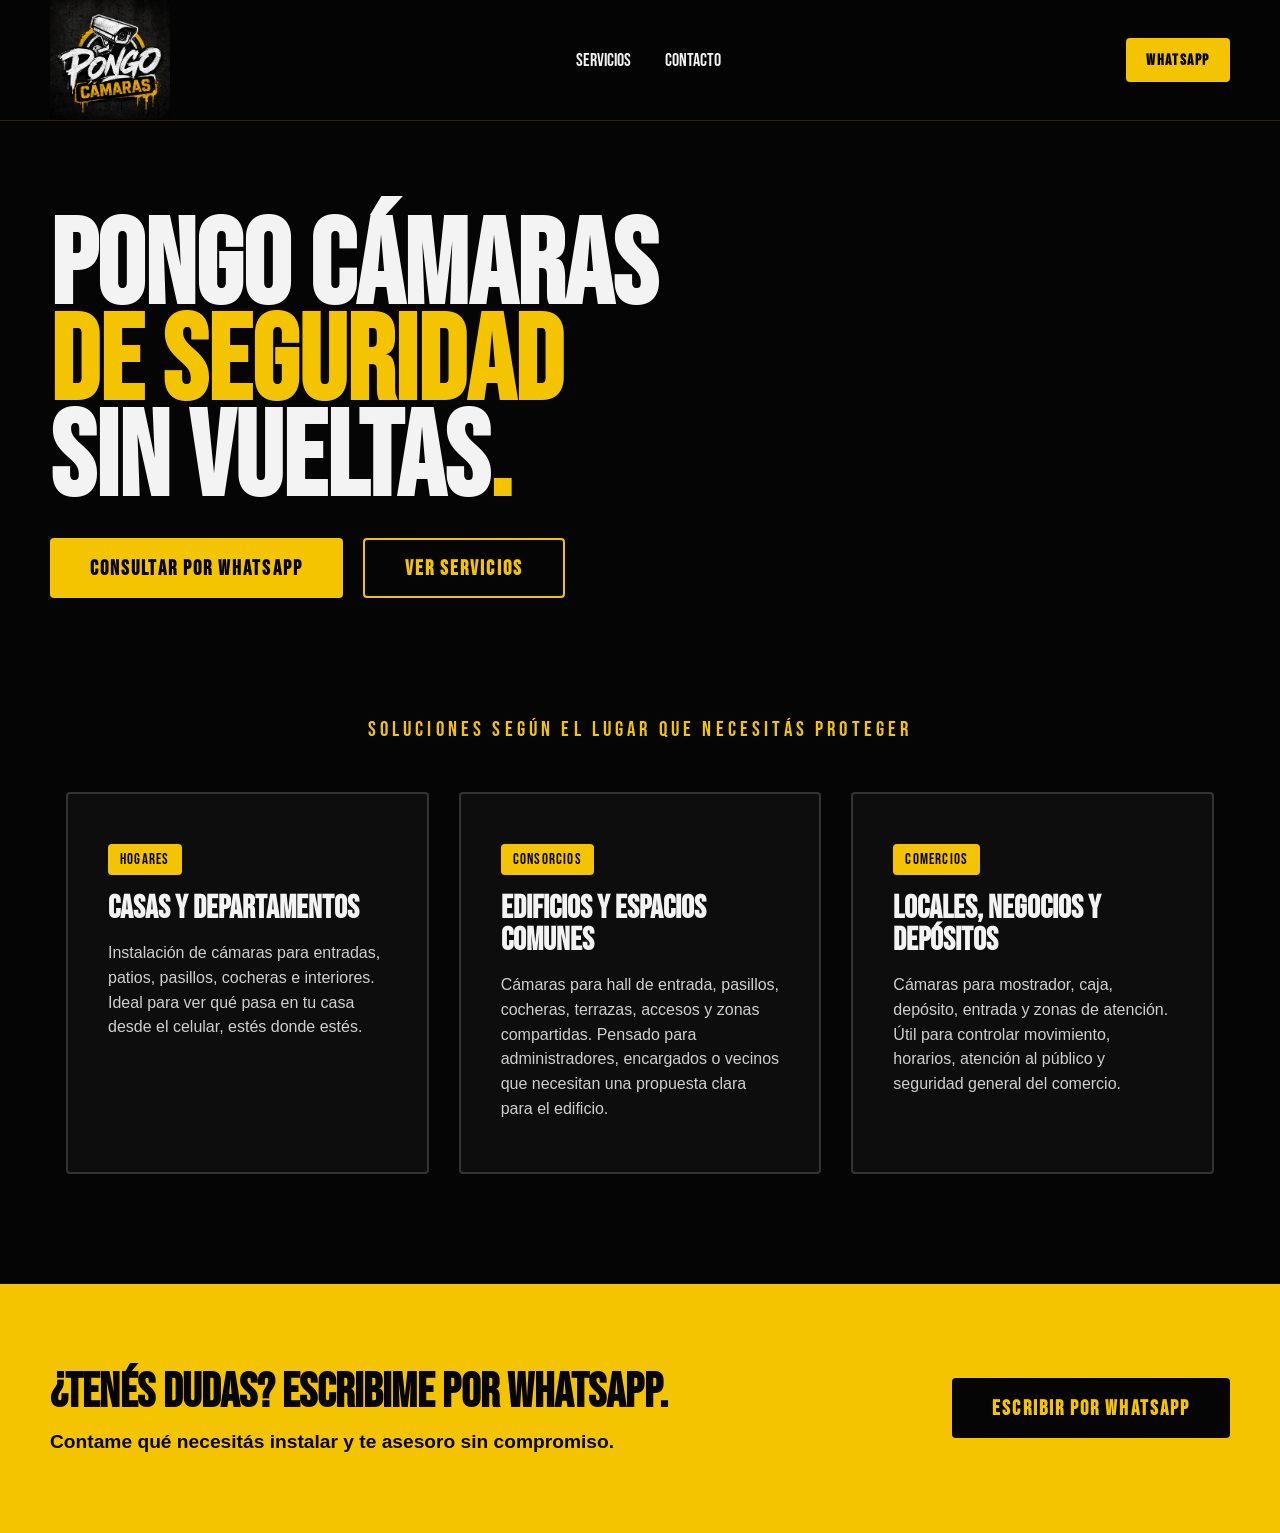
==== commit ce717821: "6" ====
--- a/pongo-camaras/index.html
+++ b/pongo-camaras/index.html
@@ -11,7 +11,9 @@
 
   <header class="header">
     <div class="contenedor header-contenido">
-      <a href="#" class="logo">PONGO CÁMARAS</a>
+     <a href="#" class="logo">
+  <img src="img/logo.png" alt="Pongo Cámaras">
+</a>
       <nav class="nav">
         <a href="#servicios">Servicios</a>
         <a href="#contacto">Contacto</a>
--- a/pongo-camaras/css/styles.css
+++ b/pongo-camaras/css/styles.css
@@ -25,8 +25,17 @@
 
 /* HEADER */
 .header { position: sticky; top: 0; z-index: 50; background: rgba(5, 5, 5, 0.95); border-bottom: 1px solid var(--linea); backdrop-filter: blur(8px); }
-.header-contenido { min-height: 76px; display: flex; align-items: center; justify-content: space-between; gap: 24px; }
-.logo { font-size: 1.5rem; font-weight: 900; letter-spacing: -0.02em; }
+.header-contenido { min-height: 92px; display: flex; align-items: center; justify-content: space-between; gap: 24px; }
+.logo {
+  display: flex;
+  align-items: center;
+}
+
+.logo img {
+  height: 120px;
+  width: auto;
+  display: block;
+}
 .nav { display: flex; gap: 34px; text-transform: uppercase; font-size: 1.1rem; }
 .nav a:hover { color: var(--amarillo); }
 
@@ -43,7 +52,7 @@
 .boton-contacto { background: #050505; color: var(--amarillo); }
 
 /* HERO - COMPACTO Y GRANDE */
-.hero { min-height: 70vh; display: flex; align-items: center; padding: 50px 0; background-color: var(--negro); }
+.hero { min-height: 64vh; display: flex; align-items: center; padding: 50px 0; background-color: var(--negro); }
 .hero-grid { width: min(100% - 32px, var(--contenedor)); margin-inline: auto; }
 h1 { margin-bottom: 30px; line-height: 0.8; }
 h1 .linea { display: block; font-size: 7.5rem; }
@@ -51,13 +60,35 @@
 .hero-botones { display: flex; gap: 20px; }
 
 /* SERVICIOS - MÁS CERCA Y PROMINENTES */
-.servicios { padding: 40px 0 80px 0; background: #050505; margin-top: -50px; }
+.servicios { padding: 70px 0 110px 0; background: #050505; margin-top: -50px; }
 .servicios-mini { text-align: center; color: var(--amarillo); letter-spacing: 0.2em; margin-bottom: 50px; font-size: 1.3rem; }
 .tarjetas { display: grid; grid-template-columns: repeat(3, 1fr); gap: 30px; width: min(100% - 32px, var(--contenedor)); margin-inline: auto; }
 .tarjeta { padding: 50px 40px; border-radius: 4px; border: 2px solid #333; background: var(--negro-suave); }
 .tarjeta h3 { font-size: 2.5rem; color: var(--blanco); margin-bottom: 15px; }
 .tarjeta p { font-family: Arial, sans-serif; color: var(--gris); font-size: 1.2rem; line-height: 1.6; }
+.tarjeta-etiqueta {
+  display: inline-flex;
+  align-items: center;
+  justify-content: center;
+  background: var(--amarillo);
+  color: #050505;
+  padding: 6px 12px;
+  border-radius: 4px;
+  font-size: 0.95rem;
+  letter-spacing: 0.08em;
+  margin-bottom: 18px;
+}
 
+.tarjeta h3 {
+  font-size: 2rem;
+  line-height: 1;
+  margin-bottom: 16px;
+}
+
+.tarjeta p {
+  font-size: 1rem;
+  line-height: 1.55;
+}
 /* CONTACTO */
 .contacto { padding: 80px 0; background: var(--amarillo); color: #050505; }
 .contacto-contenido { display: flex; align-items: center; justify-content: space-between; width: min(100% - 32px, var(--contenedor)); margin-inline: auto; }
